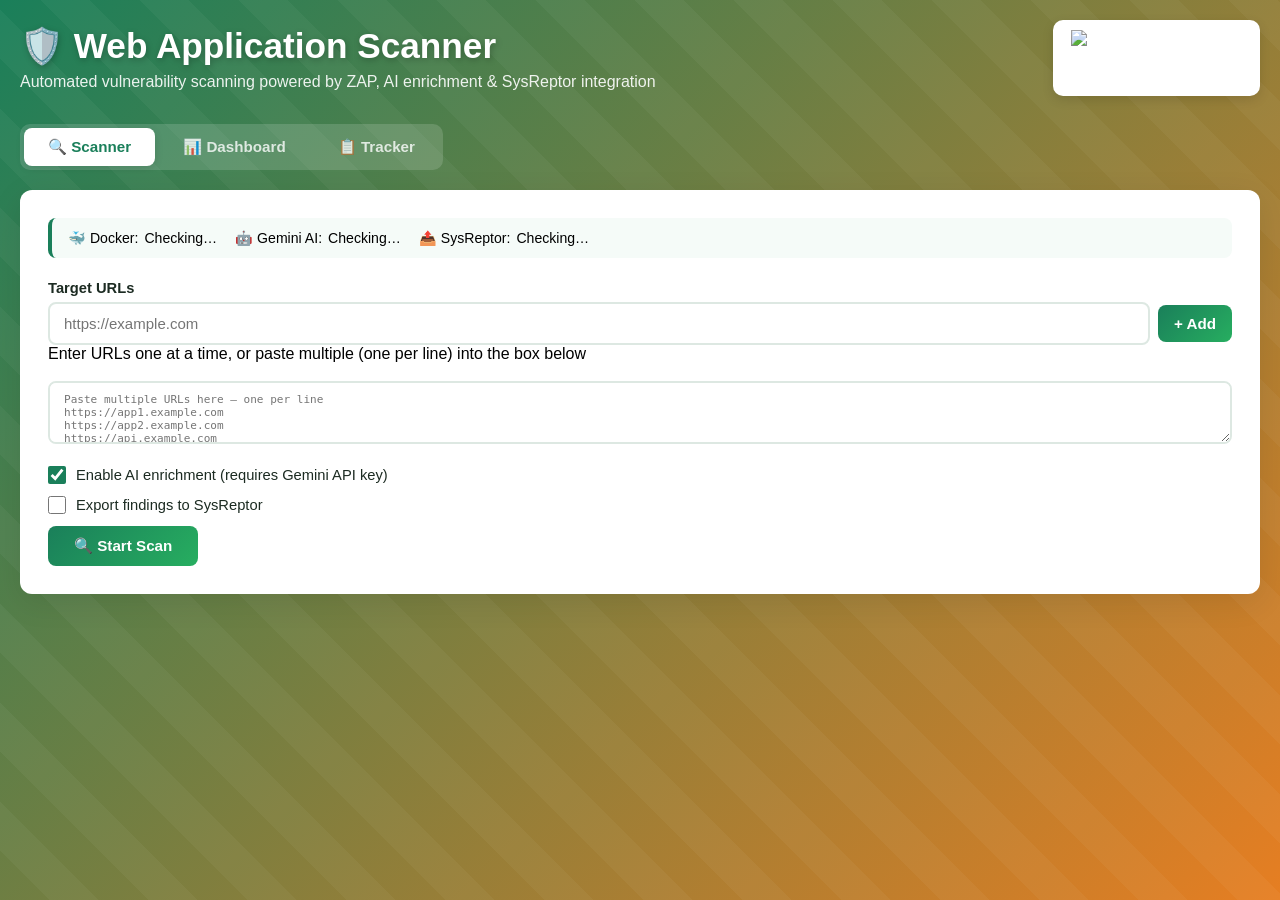
==== templates/index.html @ b0f28709 "change header title" ====
<!DOCTYPE html>
<html lang="en">
<head>
    <meta charset="UTF-8">
    <meta name="viewport" content="width=device-width, initial-scale=1.0">
    <title>Web Application Scanner</title>
    <style>
        *, *::before, *::after { margin: 0; padding: 0; box-sizing: border-box; }

        :root {
            --green:       #1a7f5a;
            --green-dark:  #156347;
            --green-light: #27ae60;
            --orange:      #e67e22;
            --red:         #c0392b;
            --amber:       #e67e22;
            --blue:        #2980b9;
            --text:        #1c2b22;
            --muted:       #6b7c75;
            --border:      #dde8e2;
            --bg:          #f4f8f6;
        }

        body {
            font-family: -apple-system, BlinkMacSystemFont, 'Segoe UI', Roboto, sans-serif;
            background: linear-gradient(135deg, var(--green) 0%, var(--orange) 100%);
            min-height: 100vh;
            padding: 20px;
            position: relative;
        }
        body::before {
            content: '';
            position: fixed; inset: 0;
            background-image: repeating-linear-gradient(
                45deg, transparent, transparent 35px,
                rgba(255,255,255,.04) 35px, rgba(255,255,255,.04) 70px
            );
            pointer-events: none; z-index: 0;
        }

        .container { max-width: 1280px; margin: 0 auto; position: relative; z-index: 1; }

        /* ── Header ── */
        .header {
            display: flex; align-items: center; justify-content: space-between;
            color: white; margin-bottom: 28px; gap: 20px;
        }
        .header h1 { font-size: 2.2em; text-shadow: 1px 2px 6px rgba(0,0,0,.25); }
        .header p  { font-size: 1em; opacity: .9; margin-top: 6px; }
        .header-logo {
            background: white; padding: 10px 18px; border-radius: 10px;
            box-shadow: 0 4px 12px rgba(0,0,0,.12); height: 76px; flex-shrink: 0;
        }
        .header-logo img { height: 100%; width: auto; display: block; }

        /* ── Tabs ── */
        .tabs {
            display: flex; gap: 4px;
            background: rgba(255,255,255,.15); border-radius: 10px;
            padding: 4px; margin-bottom: 20px; width: fit-content;
        }
        .tab-btn {
            padding: 10px 24px; border: none; border-radius: 8px;
            font-size: 0.95em; font-weight: 600; cursor: pointer;
            background: transparent; color: rgba(255,255,255,.8);
            transition: all .2s;
        }
        .tab-btn.active {
            background: white; color: var(--green);
            box-shadow: 0 2px 8px rgba(0,0,0,.12);
        }
        .tab-btn:not(.active):hover { background: rgba(255,255,255,.2); color: white; }

        .tab-panel { display: none; }
        .tab-panel.active { display: block; }

        /* ── Card ── */
        .card {
            background: white; border-radius: 12px;
            padding: 28px; box-shadow: 0 8px 32px rgba(0,0,0,.09);
            margin-bottom: 20px;
        }
        .card-title {
            font-size: 1.15em; font-weight: 700;
            color: var(--text); margin-bottom: 20px;
            display: flex; align-items: center; gap: 8px;
        }

        /* ── Config bar ── */
        .config-bar {
            display: flex; flex-wrap: wrap; gap: 18px;
            padding: 12px 16px;
            background: #f5fbf8; border-left: 4px solid var(--green);
            border-radius: 8px; margin-bottom: 22px; font-size: .88em;
        }
        .config-item { display: flex; align-items: center; gap: 6px; }
        .config-item.enabled  { color: var(--green-light); }
        .config-item.disabled { color: var(--red); }

        /* ── Form ── */
        .form-group { margin-bottom: 18px; }
        .form-group label { display: block; font-weight: 600; color: var(--text); margin-bottom: 6px; font-size: .92em; }
        .form-group input[type="text"],
        .form-group input[type="url"] {
            width: 100%; padding: 11px 14px;
            border: 2px solid var(--border); border-radius: 8px;
            font-size: 15px; transition: border-color .2s;
        }
        .form-group input:focus { outline: none; border-color: var(--green); }
        .checkbox-group { display: flex; align-items: center; gap: 10px; margin-bottom: 12px; }
        .checkbox-group input[type="checkbox"] { width: 18px; height: 18px; cursor: pointer; accent-color: var(--green); }
        .checkbox-group label { cursor: pointer; font-size: .92em; color: var(--text); }

        /* ── Buttons ── */
        .btn {
            padding: 11px 26px; font-size: .95em; font-weight: 600;
            border: none; border-radius: 8px; cursor: pointer;
            display: inline-flex; align-items: center; gap: 7px;
            transition: all .2s;
        }
        .btn-primary {
            background: linear-gradient(135deg, var(--green) 0%, var(--green-light) 100%);
            color: white;
        }
        .btn-primary:hover  { transform: translateY(-2px); box-shadow: 0 5px 18px rgba(26,127,90,.35); }
        .btn-primary:disabled { opacity: .6; cursor: not-allowed; transform: none; }
        .btn-danger { background: #fee; color: var(--red); border: 1px solid #fcc; padding: 6px 12px; font-size: .82em; }
        .btn-danger:hover { background: #fdd; }

        /* ── Status bar ── */
        .status-bar {
            display: none; margin-top: 18px; padding: 14px;
            background: #f0f8f5; border-left: 4px solid var(--green);
            border-radius: 8px; font-size: .92em;
        }
        .status-bar.active  { display: flex; align-items: center; gap: 10px; }
        .status-bar.error   { background: #fff0f0; border-left-color: var(--red); }
        .status-bar.success { background: #f0fff4; border-left-color: var(--green-light); }

        /* ── Spinner ── */
        .spinner {
            display: inline-block; width: 15px; height: 15px; flex-shrink: 0;
            border: 3px solid rgba(26,127,90,.25); border-top-color: var(--green);
            border-radius: 50%; animation: spin .7s linear infinite;
        }
        @keyframes spin { to { transform: rotate(360deg); } }

        /* ── Summary grid ── */
        .summary-grid {
            display: grid;
            grid-template-columns: repeat(auto-fit, minmax(160px, 1fr));
            gap: 14px; margin-bottom: 24px;
        }
        .stat-card {
            padding: 18px; border-radius: 10px;
            color: white; text-align: center;
        }
        .stat-card .val   { font-size: 2.2em; font-weight: 700; line-height: 1; }
        .stat-card .lbl   { font-size: .82em; opacity: .9; margin-top: 5px; }
        .stat-green  { background: linear-gradient(135deg, var(--green), var(--green-light)); }
        .stat-red    { background: linear-gradient(135deg, #c0392b, #e74c3c); }
        .stat-amber  { background: linear-gradient(135deg, #d35400, var(--orange)); }
        .stat-blue   { background: linear-gradient(135deg, #1a5276, var(--blue)); }
        .stat-teal   { background: linear-gradient(135deg, #117a65, #1abc9c); }
        .stat-dark   { background: linear-gradient(135deg, #2c3e50, #4a6074); }

        /* ── Download bar ── */
        .download-bar {
            padding: 14px; background: var(--bg);
            border-radius: 8px; margin-top: 16px;
        }
        .download-bar p { font-size: .88em; font-weight: 600; color: var(--muted); margin-bottom: 10px; }
        .download-bar a {
            display: inline-block; margin-right: 10px; margin-bottom: 6px;
            padding: 7px 14px; background: var(--green);
            color: white; text-decoration: none;
            border-radius: 6px; font-size: .85em; transition: all .2s;
        }
        .download-bar a:hover { background: var(--green-dark); transform: translateY(-1px); }

        /* ── Findings ── */
        .filter-bar { display: flex; gap: 8px; flex-wrap: wrap; margin-bottom: 18px; }
        .filter-btn {
            padding: 6px 14px; border-radius: 20px; border: 2px solid transparent;
            font-size: .82em; font-weight: 600; cursor: pointer;
            transition: all .15s; background: var(--bg); color: var(--muted);
        }
        .filter-btn:hover, .filter-btn.active { border-color: currentColor; }
        .filter-all    { color: var(--green); }
        .filter-high   { color: var(--red); }
        .filter-medium { color: var(--amber); }
        .filter-low    { color: var(--blue); }
        .filter-info   { color: #6c757d; }

        .finding-item {
            border: 1px solid var(--border); border-radius: 10px;
            padding: 18px; margin-bottom: 12px; transition: box-shadow .2s;
        }
        .finding-item:hover { box-shadow: 0 4px 14px rgba(0,0,0,.08); }
        .finding-header { display: flex; align-items: center; gap: 12px; }
        .finding-title  { flex: 1; font-size: 1em; font-weight: 600; color: var(--text); }
        .finding-body   { margin-top: 14px; line-height: 1.65; display: none; }

        .sev-badge {
            padding: 4px 10px; border-radius: 5px;
            font-size: .78em; font-weight: 700; text-transform: uppercase; flex-shrink: 0;
        }
        .sev-high   { background: #fee2e2; color: #b91c1c; }
        .sev-medium { background: #fff3cd; color: #92400e; }
        .sev-low    { background: #dbeafe; color: #1e40af; }
        .sev-info   { background: #e0f2fe; color: #075985; }

        .finding-section        { margin-bottom: 12px; }
        .finding-section h4     { font-size: .85em; font-weight: 700; color: var(--green); margin-bottom: 5px; }
        .finding-section p      { font-size: .9em; color: #4a5568; white-space: pre-wrap; }
        .affected-list          { list-style: none; padding: 0; }
        .affected-list li       { padding: 6px 10px; background: var(--bg); border-radius: 4px; margin-bottom: 4px; font-size: .82em; font-family: monospace; word-break: break-all; }

        .toggle-btn { padding: 5px 11px; background: var(--bg); border: none; border-radius: 5px; font-size: .8em; cursor: pointer; color: var(--muted); flex-shrink: 0; }
        .toggle-btn:hover { background: var(--border); }

        /* ── Dashboard ── */
        .dash-top { display: grid; grid-template-columns: repeat(auto-fit, minmax(160px, 1fr)); gap: 14px; margin-bottom: 24px; }

        .url-table { width: 100%; border-collapse: collapse; font-size: .9em; }
        .url-table thead th {
            text-align: left; padding: 10px 14px;
            background: var(--bg); color: var(--muted);
            font-weight: 600; font-size: .8em; text-transform: uppercase;
            letter-spacing: .05em; border-bottom: 2px solid var(--border);
        }
        .url-table tbody tr { border-bottom: 1px solid var(--border); transition: background .15s; }
        .url-table tbody tr:hover { background: var(--bg); }
        .url-table td { padding: 12px 14px; vertical-align: middle; }
        .url-cell { font-family: monospace; font-size: .88em; word-break: break-all; color: var(--text); }
        .scan-count {
            display: inline-block; padding: 3px 10px;
            background: #e8f5ee; color: var(--green);
            border-radius: 12px; font-weight: 700; font-size: .85em;
        }
        .mini-sev { display: flex; gap: 5px; flex-wrap: wrap; }
        .mini-badge {
            padding: 2px 8px; border-radius: 4px;
            font-size: .75em; font-weight: 600;
        }
        .mini-high   { background: #fee2e2; color: #b91c1c; }
        .mini-medium { background: #fff3cd; color: #92400e; }
        .mini-low    { background: #dbeafe; color: #1e40af; }
        .mini-info   { background: #e0f2fe; color: #075985; }
        .date-cell   { font-size: .82em; color: var(--muted); white-space: nowrap; }

        .empty-state {
            text-align: center; padding: 50px 20px; color: var(--muted);
        }
        .empty-state .icon { font-size: 3em; margin-bottom: 12px; }
        .empty-state p { font-size: .95em; }

        /* ── Jobs queue panel ── */
        .url-input-wrapper {
            display: flex; gap: 8px; align-items: center;
        }
        .url-input-wrapper input { flex: 1; }
        .url-tag {
            display: inline-flex; align-items: center; gap: 6px;
            background: #e8f5ee; color: var(--green-dark); padding: 4px 10px;
            border-radius: 6px; font-size: .82em; font-family: monospace;
            margin: 3px 4px 3px 0;
        }
        .url-tag button {
            border: none; background: none; color: var(--red); cursor: pointer;
            font-size: 1.1em; line-height: 1; padding: 0 2px;
        }
        .job-item {
            display: flex; align-items: center; gap: 12px;
            padding: 12px 14px; border-bottom: 1px solid var(--border);
            transition: background .15s; cursor: pointer;
        }
        .job-item:last-child { border-bottom: none; }
        .job-item:hover { background: var(--bg); }
        .job-item .job-url { flex: 1; font-family: monospace; font-size: .85em; word-break: break-all; color: var(--text); }
        .job-item .job-status {
            padding: 4px 10px; border-radius: 12px;
            font-size: .78em; font-weight: 700; text-transform: uppercase; flex-shrink: 0;
        }
        .job-running  { background: #fff3cd; color: #92400e; }
        .job-done     { background: #d1fae5; color: #065f46; }
        .job-error    { background: #fee2e2; color: #b91c1c; }
        .job-progress { font-size: .8em; color: var(--muted); flex-shrink: 0; min-width: 50px; text-align: right; }
        .job-msg { font-size: .78em; color: var(--muted); margin-top: 3px; }

        /* ── Responsive ── */
        @media (max-width: 768px) {
            .header { flex-direction: column; }
            .header h1 { font-size: 1.7em; }
            .header-logo { height: 58px; }
            .config-bar { flex-direction: column; gap: 8px; }
        }

        /* ── Tracker ── */
        .vuln-row {
            border: 1px solid var(--border); border-radius: 10px;
            padding: 16px; margin-bottom: 12px; transition: box-shadow .15s;
        }
        .vuln-row:hover { box-shadow: 0 3px 12px rgba(0,0,0,.07); }
        .vuln-header { display: flex; align-items: center; gap: 12px; flex-wrap: wrap; }
        .vuln-title { flex: 1; font-weight: 600; color: var(--text); font-size: .95em; }
        .vuln-meta { display: flex; gap: 16px; flex-wrap: wrap; margin-top: 10px; font-size: .82em; color: var(--muted); }
        .vuln-meta span { display: flex; align-items: center; gap: 4px; }
        .vuln-actions { display: flex; gap: 8px; margin-top: 10px; flex-wrap: wrap; }
        .status-select {
            padding: 5px 10px; border-radius: 6px; border: 1px solid var(--border);
            font-size: .82em; font-weight: 600; cursor: pointer;
        }
        .team-input {
            padding: 5px 10px; border-radius: 6px; border: 1px solid var(--border);
            font-size: .82em; width: 160px;
        }
        .status-open         { background: #d1fae5; color: #065f46; }
        .status-closed       { background: #e5e7eb; color: #374151; }
        .status-blocked      { background: #fee2e2; color: #b91c1c; }
        .status-risk_accepted { background: #fff3cd; color: #92400e; }

        /* ── URL group cards ── */
        .url-group {
            background: white; border-radius: 12px;
            box-shadow: 0 4px 16px rgba(0,0,0,.06);
            margin-bottom: 16px; overflow: hidden;
        }
        .url-group-header {
            display: flex; align-items: center; gap: 14px;
            padding: 16px 20px; cursor: pointer;
            transition: background .15s; border-bottom: 1px solid transparent;
        }
        .url-group-header:hover { background: var(--bg); }
        .url-group-header.expanded { border-bottom-color: var(--border); }
        .url-group-url {
            flex: 1; font-family: monospace; font-size: .9em;
            font-weight: 600; color: var(--text); word-break: break-all;
        }
        .url-group-badges { display: flex; gap: 6px; flex-wrap: wrap; }
        .url-group-count {
            padding: 4px 10px; border-radius: 12px;
            font-size: .75em; font-weight: 700;
        }
        .url-group-toggle {
            font-size: .85em; color: var(--muted); flex-shrink: 0;
            transition: transform .2s;
        }
        .url-group-toggle.open { transform: rotate(180deg); }
        .url-group-body { display: none; padding: 0 20px 16px; }
        .url-group-body.open { display: block; }
    </style>
</head>
<body>
<div class="container">

    <!-- ── Header ── -->
    <div class="header">
        <div>
            <h1>🛡️ Web Application Scanner</h1>
            <p>Automated vulnerability scanning powered by ZAP, AI enrichment &amp; SysReptor integration</p>
        </div>
        <div class="header-logo">
            <img src="/static/images/LHL-Logo.png" alt="Letshego Group Logo">
        </div>
    </div>

    <!-- ── Tabs ── -->
    <div class="tabs">
        <button class="tab-btn active" onclick="switchTab('scanner', this)">🔍 Scanner</button>
        <button class="tab-btn"        onclick="switchTab('dashboard', this)">📊 Dashboard</button>
        <button class="tab-btn"        onclick="switchTab('tracker', this)">📋 Tracker</button>
    </div>

    <!-- ================================================================ -->
    <!-- SCANNER TAB                                                       -->
    <!-- ================================================================ -->
    <div id="tab-scanner" class="tab-panel active">

        <div class="card">
            <!-- Config status -->
            <div id="configBar" class="config-bar">
                <div class="config-item" id="dockerStatus">🐳 Docker: <span class="status-text">Checking…</span></div>
                <div class="config-item" id="geminiStatus">🤖 Gemini AI: <span class="status-text">Checking…</span></div>
                <div class="config-item" id="reptorStatus">📤 SysReptor: <span class="status-text">Checking…</span></div>
            </div>

            <form id="scanForm">
                <div class="form-group">
                    <label for="targetUrl">Target URLs</label>
                    <div class="url-input-wrapper">
                        <input type="url" id="targetUrl" placeholder="https://example.com" >
                        <button type="button" class="btn btn-primary" style="padding:10px 16px;flex-shrink:0" onclick="addUrlToList()">+ Add</button>
                    </div>
                    <span class="field-hint">Enter URLs one at a time, or paste multiple (one per line) into the box below</span>
                </div>
                <div class="form-group">
                    <textarea id="bulkUrls" rows="3" placeholder="Paste multiple URLs here — one per line&#10;https://app1.example.com&#10;https://app2.example.com&#10;https://api.example.com"
                        style="width:100%;padding:10px 14px;border:2px solid var(--border);border-radius:8px;font-family:monospace;font-size:.85em;resize:vertical"></textarea>
                </div>
                <div id="urlQueuePreview" style="display:none;margin-bottom:16px">
                    <label style="font-size:.85em;font-weight:600;color:var(--muted);margin-bottom:6px;display:block">
                        Queued URLs (<span id="urlCount">0</span>):
                    </label>
                    <div id="urlQueueList" style="max-height:120px;overflow-y:auto;background:var(--bg);border-radius:6px;padding:8px"></div>
                </div>
                <div class="checkbox-group">
                    <input type="checkbox" id="useAI" checked>
                    <label for="useAI">Enable AI enrichment (requires Gemini API key)</label>
                </div>
                <div class="checkbox-group">
                    <input type="checkbox" id="exportReptor">
                    <label for="exportReptor">Export findings to SysReptor</label>
                </div>
                <div class="form-group" id="projectNameGroup" style="display:none">
                    <label for="projectName">SysReptor Project Name</label>
                    <input type="text" id="projectName" placeholder="Security Assessment – 2025-06-04">
                </div>
                <button type="submit" id="scanBtn" class="btn btn-primary">🔍 Start Scan</button>
            </form>
        </div>

        <!-- Active / completed scans panel -->
        <div id="jobsPanel" class="card" style="display:none">
            <div class="card-title">⚡ Scan Queue</div>
            <div id="jobsList"></div>
        </div>

        <!-- Results -->
        <div id="resultsSection" style="display:none">
            <div class="card">
                <div class="card-title">📊 Scan Results</div>
                <div id="scanSummary" class="summary-grid"></div>
                <div id="downloadBar" class="download-bar" style="display:none">
                    <p>Download Reports</p>
                    <div id="downloadButtons"></div>
                </div>
                <div id="sysreptorNote"></div>
            </div>

            <div class="card">
                <div class="card-title">🔎 Findings</div>
                <div class="filter-bar">
                    <button class="filter-btn filter-all active"    onclick="filterFindings('all',this)">All</button>
                    <button class="filter-btn filter-high"          onclick="filterFindings('high',this)">High</button>
                    <button class="filter-btn filter-medium"        onclick="filterFindings('medium',this)">Medium</button>
                    <button class="filter-btn filter-low"           onclick="filterFindings('low',this)">Low</button>
                    <button class="filter-btn filter-info"          onclick="filterFindings('info',this)">Info</button>
                </div>
                <div id="findingsList"></div>
            </div>
        </div>
    </div><!-- /tab-scanner -->

    <!-- ================================================================ -->
    <!-- DASHBOARD TAB                                                     -->
    <!-- ================================================================ -->
    <div id="tab-dashboard" class="tab-panel">

        <!-- Top-level totals -->
        <div class="card">
            <div class="card-title">🌍 Organisation Vulnerability Totals</div>
            <div id="dashTotals" class="dash-top"></div>
        </div>

        <!-- Per-URL table -->
        <div class="card">
            <div class="card-title" style="justify-content:space-between">
                <span>🔗 Scanned URLs</span>
                <button class="btn btn-primary" style="font-size:.82em; padding:7px 14px"
                        onclick="loadDashboard()">↻ Refresh</button>
            </div>
            <div id="dashTable"></div>
        </div>

    </div><!-- /tab-dashboard -->

    <!-- ================================================================ -->
    <!-- TRACKER TAB                                                        -->
    <!-- ================================================================ -->
    <div id="tab-tracker" class="tab-panel">

        <!-- Stats row -->
        <div class="card">
            <div class="card-title">📋 Vulnerability Tracker</div>
            <div id="trackerStats" class="dash-top"></div>
        </div>

        <!-- Filters -->
        <div class="card">
            <div style="display:flex;gap:10px;flex-wrap:wrap;align-items:center">
                <span style="font-size:.85em;font-weight:600;color:var(--muted)">Filter by status:</span>
                <button class="filter-btn filter-all active" onclick="filterTracker('all',this)">All</button>
                <button class="filter-btn" style="color:#065f46" onclick="filterTracker('open',this)">Open</button>
                <button class="filter-btn" style="color:#b91c1c" onclick="filterTracker('blocked',this)">Blocked</button>
                <button class="filter-btn" style="color:#92400e" onclick="filterTracker('risk_accepted',this)">Risk Accepted</button>
                <button class="filter-btn" style="color:#6b7280" onclick="filterTracker('closed',this)">Closed</button>
            </div>
        </div>

        <!-- URL-grouped vulnerability list -->
        <div id="trackerList"></div>

    </div><!-- /tab-tracker -->

</div><!-- /container -->

<script>
// ─────────────────────────────────────────────────────────────────────────────
// Tab switching
// ─────────────────────────────────────────────────────────────────────────────
function switchTab(name, btn) {
    document.querySelectorAll('.tab-panel').forEach(p => p.classList.remove('active'));
    document.querySelectorAll('.tab-btn').forEach(b => b.classList.remove('active'));
    document.getElementById('tab-' + name).classList.add('active');
    btn.classList.add('active');
    if (name === 'dashboard') loadDashboard();
    if (name === 'tracker') loadTracker();
}

// ─────────────────────────────────────────────────────────────────────────────
// Config check
// ─────────────────────────────────────────────────────────────────────────────
async function loadConfig() {
    try {
        const cfg = await fetch('/api/config').then(r => r.json());
        setStatus('dockerStatus', cfg.docker_available, 'Available', 'Not found');
        setStatus('geminiStatus', cfg.has_gemini_key, 'Configured', 'Not configured');
        setStatus('reptorStatus', cfg.has_reptor_config, 'Configured', 'Not configured');
    } catch(e) {}
}

function setStatus(id, ok, yes, no) {
    const el = document.getElementById(id);
    el.classList.toggle('enabled', ok);
    el.classList.toggle('disabled', !ok);
    el.querySelector('.status-text').textContent = ok ? yes : no;
}

// ─────────────────────────────────────────────────────────────────────────────
// Scanner form — supports multiple simultaneous scans + batch URLs
// ─────────────────────────────────────────────────────────────────────────────
const activeJobs = [];
let queuedUrls = [];

document.getElementById('exportReptor').addEventListener('change', function() {
    document.getElementById('projectNameGroup').style.display = this.checked ? 'block' : 'none';
});

function addUrlToList() {
    const input = document.getElementById('targetUrl');
    const url = input.value.trim();
    if (url && (url.startsWith('http://') || url.startsWith('https://'))) {
        if (!queuedUrls.includes(url)) { queuedUrls.push(url); renderUrlQueue(); }
        input.value = '';
    }
    input.focus();
}

document.getElementById('targetUrl').addEventListener('keydown', function(e) {
    if (e.key === 'Enter') { e.preventDefault(); addUrlToList(); }
});

function removeUrlFromQueue(index) { queuedUrls.splice(index, 1); renderUrlQueue(); }

function renderUrlQueue() {
    const preview = document.getElementById('urlQueuePreview');
    const list = document.getElementById('urlQueueList');
    const count = document.getElementById('urlCount');
    if (queuedUrls.length === 0) { preview.style.display = 'none'; return; }
    preview.style.display = 'block';
    count.textContent = queuedUrls.length;
    list.innerHTML = queuedUrls.map((u, i) =>
        `<span class="url-tag">${x(u)}<button onclick="removeUrlFromQueue(${i})">×</button></span>`
    ).join('');
}

function collectUrls() {
    const urls = [...queuedUrls];
    const single = document.getElementById('targetUrl').value.trim();
    if (single && (single.startsWith('http://') || single.startsWith('https://')) && !urls.includes(single)) urls.push(single);
    const bulk = document.getElementById('bulkUrls').value.trim();
    if (bulk) {
        bulk.split('\n').forEach(line => {
            const u = line.trim();
            if (u && (u.startsWith('http://') || u.startsWith('https://')) && !urls.includes(u)) urls.push(u);
        });
    }
    return urls;
}

document.getElementById('scanForm').addEventListener('submit', async function(e) {
    e.preventDefault();
    const urls = collectUrls();
    if (urls.length === 0) { alert('Please enter at least one URL to scan.'); return; }

    const useAi = document.getElementById('useAI').checked;
    const exportReptor = document.getElementById('exportReptor').checked;
    const projectName = document.getElementById('projectName').value.trim();

    for (const url of urls) {
        const payload = { url, use_ai: useAi, export_to_sysreptor: exportReptor, project_name: projectName };
        try {
            const kickoff = await fetch('/api/scan', { method:'POST', headers:{'Content-Type':'application/json'}, body:JSON.stringify(payload) });
            if (!kickoff.ok) {
                const err = await kickoff.json();
                activeJobs.unshift({ job_id:null, url, status:'error', progress:0, message:err.error||'Failed to start', result:null });
                continue;
            }
            const { job_id } = await kickoff.json();
            activeJobs.unshift({ job_id, url, status:'running', progress:0, message:'Queued…', result:null });
            pollJobAsync(job_id);
        } catch(err) {
            activeJobs.unshift({ job_id:null, url, status:'error', progress:0, message:'Network error: '+err.message, result:null });
        }
    }
    renderJobs();
    queuedUrls = []; renderUrlQueue();
    document.getElementById('targetUrl').value = '';
    document.getElementById('bulkUrls').value = '';
});

function pollJobAsync(job_id) {
    const poll = async () => {
        try {
            const res = await fetch(`/api/scan/status/${job_id}`);
            const job = await res.json();
            const entry = activeJobs.find(j => j.job_id === job_id);
            if (!entry) return;
            entry.status   = job.status;
            entry.progress = job.progress || 0;
            entry.message  = job.message  || '';
            entry.result   = job.result   || null;
            renderJobs();
            if (job.status === 'running') setTimeout(poll, 3000);
        } catch(e) {
            setTimeout(poll, 5000);
        }
    };
    poll();
}

function renderJobs() {
    const panel = document.getElementById('jobsPanel');
    const list  = document.getElementById('jobsList');
    if (activeJobs.length === 0) { panel.style.display = 'none'; return; }
    panel.style.display = 'block';
    list.innerHTML = activeJobs.map((j, i) => {
        const statusClass = j.status === 'done' ? 'job-done' : j.status === 'error' ? 'job-error' : 'job-running';
        const statusLabel = j.status === 'done' ? '✅ Done' : j.status === 'error' ? '❌ Failed' : `${j.progress}%`;
        const clickAttr   = j.status === 'done' ? `onclick="viewJobResult(${i})"` : '';
        const msg         = j.status !== 'done' ? `<div class="job-msg">${x(j.message)}</div>` : '';
        return `
        <div class="job-item" ${clickAttr}>
            <div style="flex:1">
                <div class="job-url">${x(j.url)}</div>
                ${msg}
            </div>
            <span class="job-status ${statusClass}">${statusLabel}</span>
            ${j.status === 'running' ? '<div class="spinner"></div>' : ''}
        </div>`;
    }).join('');
}

function viewJobResult(index) {
    const job = activeJobs[index];
    if (job && job.result) {
        showResults(job.result);
        document.getElementById('resultsSection').style.display = 'block';
        document.getElementById('resultsSection').scrollIntoView({behavior:'smooth'});
    }
}

// ─────────────────────────────────────────────────────────────────────────────
// Results rendering
// ─────────────────────────────────────────────────────────────────────────────
let allFindings = [];

function showResults(result) {
    allFindings = result.findings || [];

    const c = {high:0, medium:0, low:0, info:0};
    allFindings.forEach(f => { const s = f.data.severity||'info'; c[s]=(c[s]||0)+1; });

    document.getElementById('scanSummary').innerHTML = `
        <div class="stat-card stat-green"><div class="val">${result.findings_count}</div><div class="lbl">Total</div></div>
        <div class="stat-card stat-red">  <div class="val">${c.high}</div>  <div class="lbl">High</div></div>
        <div class="stat-card stat-amber"><div class="val">${c.medium}</div><div class="lbl">Medium</div></div>
        <div class="stat-card stat-blue"> <div class="val">${c.low}</div>   <div class="lbl">Low</div></div>
        <div class="stat-card stat-teal"> <div class="val">${c.info}</div>  <div class="lbl">Info</div></div>
    `;

    if (result.scan_files) {
        const labels = {json:'📄 ZAP JSON', html:'🌐 HTML Report', parsed:'📋 Parsed JSON'};
        document.getElementById('downloadButtons').innerHTML =
            Object.entries(result.scan_files).map(([k, path]) => {
                const f = path.split('/').pop();
                return `<a href="/api/download/${encodeURIComponent(f)}" target="_blank">${labels[k]||f}</a>`;
            }).join('');
        document.getElementById('downloadBar').style.display = 'block';
    }

    if (result.sysreptor) {
        const sr = result.sysreptor;
        document.getElementById('sysreptorNote').innerHTML =
            `<div style="margin-top:12px;padding:10px;background:#d4edda;border-radius:6px;color:#155724;font-size:.88em">
                ✅ Exported to SysReptor — <strong>${x(sr.project_name)}</strong> (${sr.project_id})
             </div>`;
    }

    renderFindings(allFindings);
    document.getElementById('resultsSection').style.display = 'block';
}

function filterFindings(sev, btn) {
    document.querySelectorAll('.filter-btn').forEach(b => b.classList.remove('active'));
    if (btn) btn.classList.add('active');
    renderFindings(sev === 'all' ? allFindings : allFindings.filter(f => f.data.severity === sev));
}

function renderFindings(list) {
    const el = document.getElementById('findingsList');
    if (!list.length) {
        el.innerHTML = '<p style="text-align:center;padding:30px;color:var(--muted)">No findings in this category.</p>';
        return;
    }
    el.innerHTML = list.map((f, i) => {
        const d   = f.data;
        const sev = d.severity || 'info';
        const aff = d.affected_components || [];
        const refs = d.references || [];
        return `
        <div class="finding-item">
            <div class="finding-header">
                <span class="sev-badge sev-${sev}">${sev}</span>
                <div class="finding-title">${x(d.title||'Untitled')}</div>
                <button class="toggle-btn" onclick="toggleBody('fb${i}',this)">▼ Expand</button>
            </div>
            <div id="fb${i}" class="finding-body">
                ${d.description ? `<div class="finding-section"><h4>Description</h4><p>${x(d.description)}</p></div>` : ''}
                ${d.recommendation ? `<div class="finding-section"><h4>Recommendation</h4><p>${x(d.recommendation)}</p></div>` : ''}
                ${aff.length ? `<div class="finding-section"><h4>Affected Components</h4>
                    <ul class="affected-list">
                        ${aff.slice(0,10).map(a=>`<li>${x(a)}</li>`).join('')}
                        ${aff.length>10?`<li>…and ${aff.length-10} more</li>`:''}
                    </ul></div>` : ''}
                ${refs.length ? `<div class="finding-section"><h4>References</h4>
                    <ul class="affected-list">${refs.map(r=>`<li>${x(r)}</li>`).join('')}</ul></div>` : ''}
            </div>
        </div>`;
    }).join('');
}

function toggleBody(id, btn) {
    const el = document.getElementById(id);
    const show = el.style.display === 'none' || !el.style.display;
    el.style.display = show ? 'block' : 'none';
    btn.textContent  = show ? '▲ Collapse' : '▼ Expand';
}

// ─────────────────────────────────────────────────────────────────────────────
// Dashboard
// ─────────────────────────────────────────────────────────────────────────────
async function loadDashboard() {
    try {
        const d = await fetch('/api/dashboard').then(r => r.json());
        renderDashTotals(d);
        renderDashTable(d.urls || []);
    } catch(e) {
        document.getElementById('dashTable').innerHTML =
            '<p style="color:var(--red);padding:20px">Failed to load dashboard data.</p>';
    }
}

function renderDashTotals(d) {
    const t = d.totals || {};
    document.getElementById('dashTotals').innerHTML = `
        <div class="stat-card stat-dark">  <div class="val">${d.total_urls}</div>   <div class="lbl">Unique URLs</div></div>
        <div class="stat-card stat-green"> <div class="val">${d.total_scans}</div>  <div class="lbl">Total Scans</div></div>
        <div class="stat-card stat-red">   <div class="val">${t.high||0}</div>      <div class="lbl">High (latest)</div></div>
        <div class="stat-card stat-amber"> <div class="val">${t.medium||0}</div>    <div class="lbl">Medium (latest)</div></div>
        <div class="stat-card stat-blue">  <div class="val">${t.low||0}</div>       <div class="lbl">Low (latest)</div></div>
        <div class="stat-card stat-teal">  <div class="val">${t.info||0}</div>      <div class="lbl">Info (latest)</div></div>
    `;
}

function renderDashTable(urls) {
    const el = document.getElementById('dashTable');
    if (!urls.length) {
        el.innerHTML = `<div class="empty-state">
            <div class="icon">🔍</div>
            <p>No scans recorded yet. Run your first scan from the Scanner tab.</p>
        </div>`;
        return;
    }

    const rows = urls.map(u => {
        const lc = u.latest || {};
        const badges = [
            lc.high   ? `<span class="mini-badge mini-high">${lc.high}H</span>`   : '',
            lc.medium ? `<span class="mini-badge mini-medium">${lc.medium}M</span>` : '',
            lc.low    ? `<span class="mini-badge mini-low">${lc.low}L</span>`     : '',
            lc.info   ? `<span class="mini-badge mini-info">${lc.info}I</span>`   : '',
        ].filter(Boolean).join('') || '<span style="color:var(--muted);font-size:.8em">none</span>';

        const lastScan = u.last_scanned
            ? new Date(u.last_scanned).toLocaleString(undefined, {dateStyle:'medium',timeStyle:'short'})
            : '—';
        const firstScan = u.first_scanned
            ? new Date(u.first_scanned).toLocaleDateString(undefined, {dateStyle:'medium'})
            : '—';

        return `<tr>
            <td class="url-cell">${x(u.url)}</td>
            <td><span class="scan-count">${u.scan_count||1}</span></td>
            <td><div class="mini-sev">${badges}</div></td>
            <td class="date-cell">${lastScan}</td>
            <td class="date-cell">${firstScan}</td>
            <td>
                <button class="btn btn-danger"
                    onclick="deleteEntry('${encodeURIComponent(u.url)}', this)">🗑 Remove</button>
            </td>
        </tr>`;
    }).join('');

    el.innerHTML = `
        <table class="url-table">
            <thead>
                <tr>
                    <th>URL</th>
                    <th>Scans</th>
                    <th>Latest Findings</th>
                    <th>Last Scanned</th>
                    <th>First Scanned</th>
                    <th></th>
                </tr>
            </thead>
            <tbody>${rows}</tbody>
        </table>
    `;
}

async function deleteEntry(encodedUrl, btn) {
    if (!confirm('Remove this URL from the dashboard? Scan files are not deleted.')) return;
    btn.disabled = true;
    try {
        const res = await fetch('/api/dashboard/delete/' + encodedUrl, {method: 'DELETE'});
        if (res.ok) {
            loadDashboard();
        } else {
            alert('Could not remove entry.');
            btn.disabled = false;
        }
    } catch(e) {
        alert('Network error.');
        btn.disabled = false;
    }
}

// ─────────────────────────────────────────────────────────────────────────────
// Helpers
// ─────────────────────────────────────────────────────────────────────────────
function x(str) {
    const d = document.createElement('div');
    d.textContent = String(str || '');
    return d.innerHTML;
}

// ─────────────────────────────────────────────────────────────────────────────
// Vulnerability Tracker — grouped by URL
// ─────────────────────────────────────────────────────────────────────────────
let trackerFilter = 'all';

async function loadTracker() {
    try {
        const params = trackerFilter !== 'all' ? `?status=${trackerFilter}` : '';
        const d = await fetch('/api/tracker' + params).then(r => r.json());
        renderTrackerStats(d.stats);
        renderTrackerGrouped(d.vulnerabilities || []);
    } catch(e) {
        document.getElementById('trackerList').innerHTML = '<div class="card"><p style="color:var(--red)">Failed to load tracker.</p></div>';
    }
}

function renderTrackerStats(stats) {
    if (!stats) return;
    document.getElementById('trackerStats').innerHTML = `
        <div class="stat-card stat-dark"><div class="val">${stats.total||0}</div><div class="lbl">Total</div></div>
        <div class="stat-card stat-green"><div class="val">${stats.open||0}</div><div class="lbl">Open</div></div>
        <div class="stat-card stat-red"><div class="val">${stats.blocked||0}</div><div class="lbl">Blocked</div></div>
        <div class="stat-card stat-amber"><div class="val">${stats.risk_accepted||0}</div><div class="lbl">Risk Accepted</div></div>
        <div class="stat-card stat-blue"><div class="val">${stats.closed||0}</div><div class="lbl">Closed</div></div>
    `;
}

function renderTrackerGrouped(vulns) {
    const el = document.getElementById('trackerList');
    if (!vulns.length) {
        el.innerHTML = `<div class="card"><div class="empty-state"><div class="icon">📋</div><p>No vulnerabilities tracked yet. Run a scan to populate the tracker automatically.</p></div></div>`;
        return;
    }

    // Group by URL
    const groups = {};
    vulns.forEach(v => {
        const url = v.url || 'Unknown';
        if (!groups[url]) groups[url] = [];
        groups[url].push(v);
    });

    el.innerHTML = Object.entries(groups).map(([url, items], gi) => {
        const counts = {high: 0, medium: 0, low: 0, info: 0, critical: 0};
        let openCount = 0;
        items.forEach(v => {
            counts[v.severity || 'info']++;
            if (v.status === 'open') openCount++;
        });

        const badges = [
            counts.critical ? `<span class="url-group-count" style="background:#fee2e2;color:#b91c1c">${counts.critical}C</span>` : '',
            counts.high     ? `<span class="url-group-count" style="background:#fee2e2;color:#b91c1c">${counts.high}H</span>` : '',
            counts.medium   ? `<span class="url-group-count" style="background:#fff3cd;color:#92400e">${counts.medium}M</span>` : '',
            counts.low      ? `<span class="url-group-count" style="background:#dbeafe;color:#1e40af">${counts.low}L</span>` : '',
            counts.info     ? `<span class="url-group-count" style="background:#e0f2fe;color:#075985">${counts.info}I</span>` : '',
        ].filter(Boolean).join('');

        const vulnRows = items.map(v => {
            const statusClass = 'status-' + (v.status || 'open');
            return `
            <div class="vuln-row" style="margin-top:10px">
                <div class="vuln-header">
                    <span class="sev-badge sev-${v.severity||'info'}">${v.severity||'info'}</span>
                    <div class="vuln-title">${x(v.title)}</div>
                    <span class="job-status ${statusClass}" style="font-size:.72em">${(v.status||'open').replace('_',' ')}</span>
                </div>
                ${v.description ? `<p style="font-size:.82em;color:var(--muted);margin-top:6px">${x(v.description).substring(0,150)}</p>` : ''}
                <div class="vuln-actions">
                    <select class="status-select" onchange="updateVuln('${v.id}','status',this.value)">
                        <option value="open" ${v.status==='open'?'selected':''}>Open</option>
                        <option value="closed" ${v.status==='closed'?'selected':''}>Closed</option>
                        <option value="blocked" ${v.status==='blocked'?'selected':''}>Blocked</option>
                        <option value="risk_accepted" ${v.status==='risk_accepted'?'selected':''}>Risk Accepted</option>
                    </select>
                    <input class="team-input" placeholder="Assign team…" value="${x(v.team||'')}"
                        onchange="updateVuln('${v.id}','team',this.value)">
                    <span style="font-size:.75em;color:var(--muted)">📅 ${v.date_reported||'—'}</span>
                </div>
            </div>`;
        }).join('');

        return `
        <div class="url-group">
            <div class="url-group-header" onclick="toggleUrlGroup(${gi})">
                <div class="url-group-url">🔗 ${x(url)}</div>
                <div class="url-group-badges">${badges}</div>
                <span style="font-size:.82em;color:var(--green);font-weight:700">${openCount} open</span>
                <span style="font-size:.82em;color:var(--muted)">${items.length} total</span>
                <span class="url-group-toggle" id="tg-${gi}">▼</span>
            </div>
            <div class="url-group-body" id="tb-${gi}">
                ${vulnRows}
            </div>
        </div>`;
    }).join('');
}

function toggleUrlGroup(gi) {
    const body   = document.getElementById('tb-' + gi);
    const toggle = document.getElementById('tg-' + gi);
    const header = toggle.closest('.url-group-header');
    const isOpen = body.classList.contains('open');
    body.classList.toggle('open');
    toggle.classList.toggle('open');
    header.classList.toggle('expanded');
}

function filterTracker(status, btn) {
    trackerFilter = status;
    document.querySelectorAll('#tab-tracker .filter-btn').forEach(b => b.classList.remove('active'));
    if (btn) btn.classList.add('active');
    loadTracker();
}

async function updateVuln(id, field, value) {
    await fetch(`/api/tracker/${id}`, { method:'PATCH', headers:{'Content-Type':'application/json'}, body:JSON.stringify({[field]:value}) });
    loadTracker();
}

async function deleteVuln(id) {
    if (!confirm('Delete this vulnerability from the tracker?')) return;
    await fetch(`/api/tracker/${id}`, { method:'DELETE' });
    loadTracker();
}

// ─────────────────────────────────────────────────────────────────────────────
// Init
// ─────────────────────────────────────────────────────────────────────────────
loadConfig();
</script>
</body>
</html>
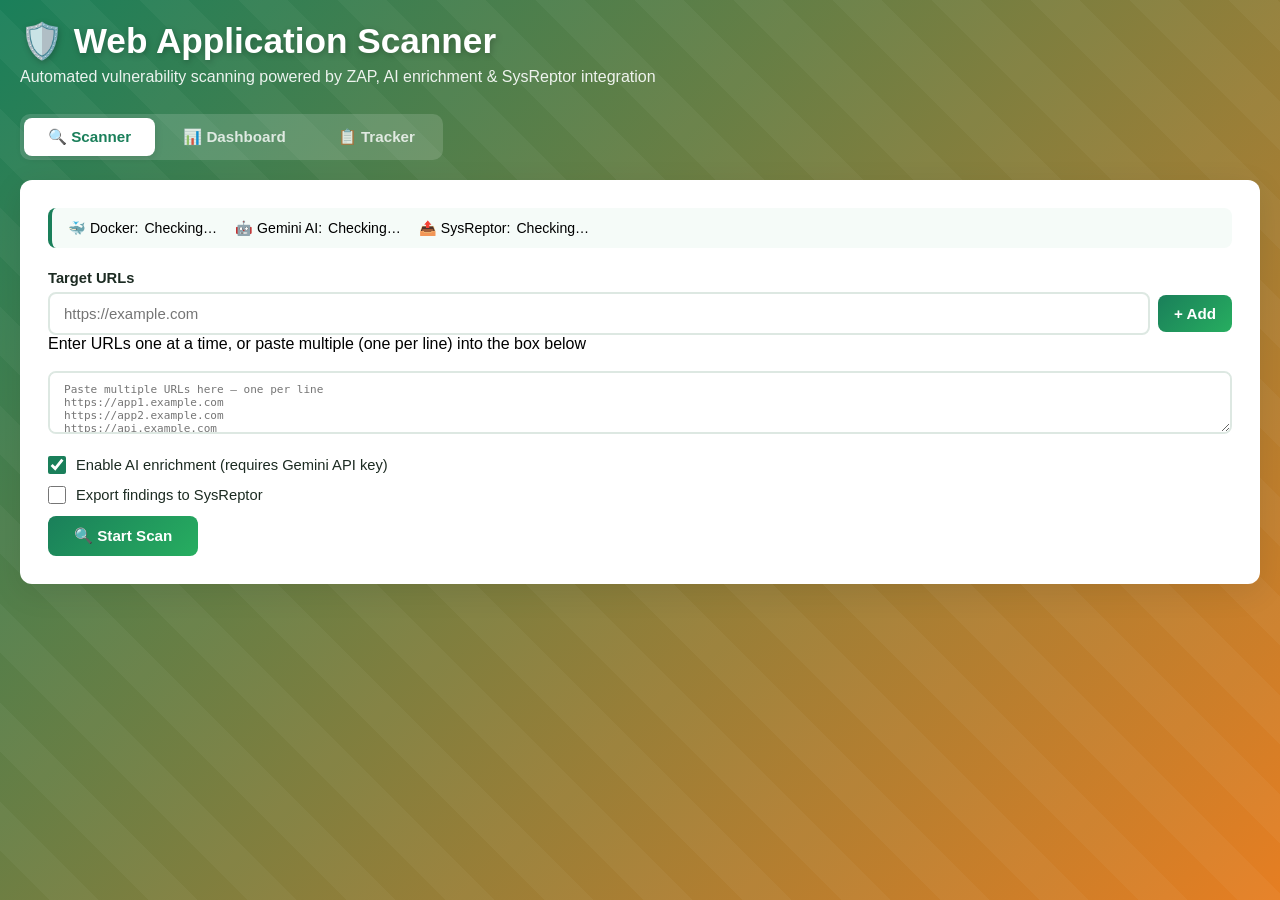
==== commit 8a1ef42b: "remove letshego from repo" ====
--- a/templates/index.html
+++ b/templates/index.html
@@ -359,9 +359,6 @@
         <div>
             <h1>🛡️ Web Application Scanner</h1>
             <p>Automated vulnerability scanning powered by ZAP, AI enrichment &amp; SysReptor integration</p>
-        </div>
-        <div class="header-logo">
-            <img src="/static/images/LHL-Logo.png" alt="Letshego Group Logo">
         </div>
     </div>
 
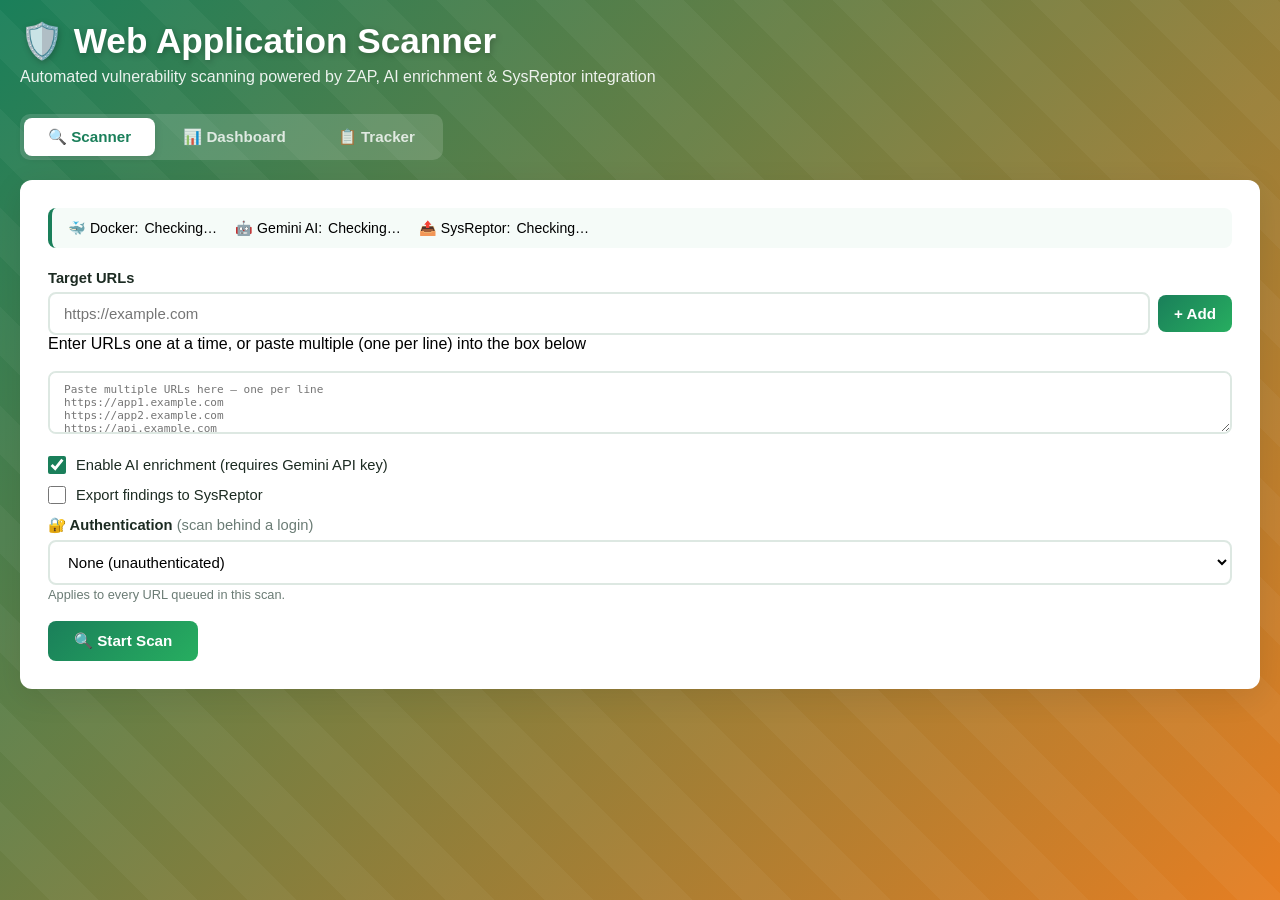
==== commit 44255d40: "feat: authenticated ZAP scans (bearer token + form login) - app.py: ZAP Automation Framework path fo" ====
--- a/templates/index.html
+++ b/templates/index.html
@@ -413,6 +413,55 @@
                     <label for="projectName">SysReptor Project Name</label>
                     <input type="text" id="projectName" placeholder="Security Assessment – 2025-06-04">
                 </div>
+
+                <!-- ── Authenticated scanning ── -->
+                <div class="form-group">
+                    <label for="authType">🔐 Authentication <span style="font-weight:400;color:var(--muted)">(scan behind a login)</span></label>
+                    <select id="authType" onchange="onAuthTypeChange()"
+                        style="width:100%;padding:11px 14px;border:2px solid var(--border);border-radius:8px;font-size:15px;background:white">
+                        <option value="none">None (unauthenticated)</option>
+                        <option value="bearer">Bearer token (API / OAuth)</option>
+                        <option value="userpass">Username &amp; password (form login)</option>
+                    </select>
+                    <span class="field-hint" style="font-size:.8em;color:var(--muted)">Applies to every URL queued in this scan.</span>
+                </div>
+
+                <div id="authBearerGroup" style="display:none">
+                    <div class="form-group">
+                        <label for="authToken">Bearer token</label>
+                        <input type="password" id="authToken" autocomplete="off"
+                            placeholder="paste token (the 'Bearer ' prefix is added automatically)">
+                        <span class="field-hint" style="font-size:.8em;color:var(--muted)">Sent as an <code>Authorization</code> header on every request.</span>
+                    </div>
+                    <div class="form-group">
+                        <label for="authHeader">Header name (advanced)</label>
+                        <input type="text" id="authHeader" placeholder="Authorization">
+                    </div>
+                </div>
+
+                <div id="authUserpassGroup" style="display:none">
+                    <div class="form-group">
+                        <label for="authLoginUrl">Login URL</label>
+                        <input type="url" id="authLoginUrl" placeholder="https://example.com/login">
+                    </div>
+                    <div class="form-group">
+                        <label for="authUsername">Username</label>
+                        <input type="text" id="authUsername" autocomplete="off">
+                    </div>
+                    <div class="form-group">
+                        <label for="authPassword">Password</label>
+                        <input type="password" id="authPassword" autocomplete="new-password">
+                    </div>
+                    <div class="form-group">
+                        <label>Form field names (advanced)</label>
+                        <div style="display:flex;gap:8px">
+                            <input type="text" id="authUserField" placeholder="username field (default: username)">
+                            <input type="text" id="authPassField" placeholder="password field (default: password)">
+                        </div>
+                        <span class="field-hint" style="font-size:.8em;color:var(--muted)">The POST body field names your login form uses.</span>
+                    </div>
+                </div>
+
                 <button type="submit" id="scanBtn" class="btn btn-primary">🔍 Start Scan</button>
             </form>
         </div>
@@ -572,6 +621,49 @@
     ).join('');
 }
 
+function onAuthTypeChange() {
+    const t = document.getElementById('authType').value;
+    document.getElementById('authBearerGroup').style.display   = t === 'bearer'   ? 'block' : 'none';
+    document.getElementById('authUserpassGroup').style.display = t === 'userpass' ? 'block' : 'none';
+}
+
+function collectAuth() {
+    const t = document.getElementById('authType').value;
+    if (t === 'bearer') {
+        return {
+            type: 'bearer',
+            token: document.getElementById('authToken').value.trim(),
+            header: document.getElementById('authHeader').value.trim()
+        };
+    }
+    if (t === 'userpass') {
+        return {
+            type: 'userpass',
+            login_url: document.getElementById('authLoginUrl').value.trim(),
+            username: document.getElementById('authUsername').value,
+            password: document.getElementById('authPassword').value,
+            username_field: document.getElementById('authUserField').value.trim(),
+            password_field: document.getElementById('authPassField').value.trim()
+        };
+    }
+    return { type: 'none' };
+}
+
+function validateAuth(auth) {
+    if (auth.type === 'bearer' && !auth.token) {
+        alert('Enter a bearer token, or set Authentication to None.'); return false;
+    }
+    if (auth.type === 'userpass') {
+        if (!auth.login_url || !(auth.login_url.startsWith('http://') || auth.login_url.startsWith('https://'))) {
+            alert('Enter a valid Login URL (http:// or https://).'); return false;
+        }
+        if (!auth.username || !auth.password) {
+            alert('Enter both a username and password for login authentication.'); return false;
+        }
+    }
+    return true;
+}
+
 function collectUrls() {
     const urls = [...queuedUrls];
     const single = document.getElementById('targetUrl').value.trim();
@@ -595,8 +687,11 @@
     const exportReptor = document.getElementById('exportReptor').checked;
     const projectName = document.getElementById('projectName').value.trim();
 
+    const auth = collectAuth();
+    if (!validateAuth(auth)) return;
+
     for (const url of urls) {
-        const payload = { url, use_ai: useAi, export_to_sysreptor: exportReptor, project_name: projectName };
+        const payload = { url, use_ai: useAi, export_to_sysreptor: exportReptor, project_name: projectName, auth };
         try {
             const kickoff = await fetch('/api/scan', { method:'POST', headers:{'Content-Type':'application/json'}, body:JSON.stringify(payload) });
             if (!kickoff.ok) {
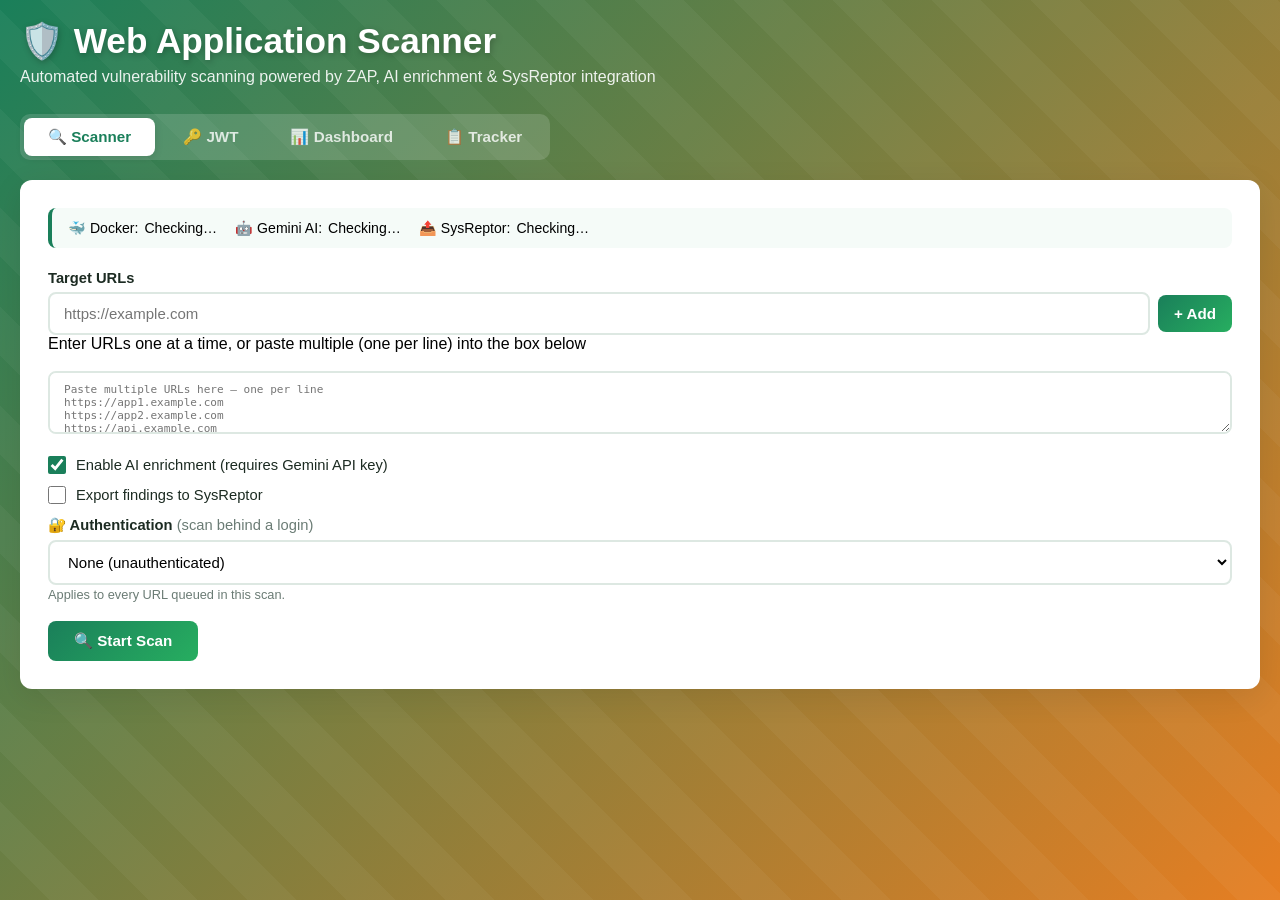
==== commit 36a47d41: "feat: JWT analyzer module (local-only checks) + /api/jwt-scan + UI tab - scanners/ package establish" ====
--- a/templates/index.html
+++ b/templates/index.html
@@ -365,6 +365,7 @@
     <!-- ── Tabs ── -->
     <div class="tabs">
         <button class="tab-btn active" onclick="switchTab('scanner', this)">🔍 Scanner</button>
+        <button class="tab-btn"        onclick="switchTab('jwt', this)">🔑 JWT</button>
         <button class="tab-btn"        onclick="switchTab('dashboard', this)">📊 Dashboard</button>
         <button class="tab-btn"        onclick="switchTab('tracker', this)">📋 Tracker</button>
     </div>
@@ -549,6 +550,56 @@
 
     </div><!-- /tab-tracker -->
 
+    <!-- ================================================================ -->
+    <!-- JWT TAB                                                           -->
+    <!-- ================================================================ -->
+    <div id="tab-jwt" class="tab-panel">
+        <div class="card">
+            <div class="card-title">🔑 JWT Analyzer</div>
+            <div class="config-bar" style="border-left-color:var(--blue)">
+                <div class="config-item">🔒 Analysis runs locally on this server — your token is <strong>not</strong> sent to any third-party service.</div>
+            </div>
+            <form id="jwtForm">
+                <div class="form-group">
+                    <label for="jwtToken">JWT</label>
+                    <textarea id="jwtToken" rows="4" placeholder="Paste a JWT: eyJhbGciOi...header.payload.signature"
+                        style="width:100%;padding:11px 14px;border:2px solid var(--border);border-radius:8px;font-family:monospace;font-size:.85em;resize:vertical;word-break:break-all"></textarea>
+                </div>
+                <div class="form-group">
+                    <label for="jwtWordlist">HMAC secret wordlist (optional, one per line)</label>
+                    <textarea id="jwtWordlist" rows="3" placeholder="Extra candidate secrets to try against HS256/384/512 tokens&#10;(a built-in common-secret list is always used)"
+                        style="width:100%;padding:10px 14px;border:2px solid var(--border);border-radius:8px;font-family:monospace;font-size:.82em;resize:vertical"></textarea>
+                </div>
+                <div class="form-group">
+                    <label for="jwtPubKey">Public key (optional — for RS/ES algorithm-confusion evidence)</label>
+                    <textarea id="jwtPubKey" rows="3" placeholder="-----BEGIN PUBLIC KEY-----&#10;...&#10;-----END PUBLIC KEY-----"
+                        style="width:100%;padding:10px 14px;border:2px solid var(--border);border-radius:8px;font-family:monospace;font-size:.82em;resize:vertical"></textarea>
+                </div>
+                <div class="checkbox-group">
+                    <input type="checkbox" id="jwtImportTracker">
+                    <label for="jwtImportTracker">Import findings into the Tracker</label>
+                </div>
+                <button type="submit" id="jwtBtn" class="btn btn-primary">🔎 Analyze token</button>
+            </form>
+            <div id="jwtStatus" class="status-bar"></div>
+        </div>
+
+        <div id="jwtResults" style="display:none">
+            <div class="card">
+                <div class="card-title">🔎 JWT Findings</div>
+                <div id="jwtSummary" class="summary-grid"></div>
+                <div class="filter-bar">
+                    <button class="filter-btn filter-all active" onclick="filterJwt('all',this)">All</button>
+                    <button class="filter-btn filter-high"   onclick="filterJwt('high',this)">High</button>
+                    <button class="filter-btn filter-medium" onclick="filterJwt('medium',this)">Medium</button>
+                    <button class="filter-btn filter-low"    onclick="filterJwt('low',this)">Low</button>
+                    <button class="filter-btn filter-info"   onclick="filterJwt('info',this)">Info</button>
+                </div>
+                <div id="jwtFindingsList"></div>
+            </div>
+        </div>
+    </div><!-- /tab-jwt -->
+
 </div><!-- /container -->
 
 <script>
@@ -1085,6 +1136,96 @@
 }
 
 // ─────────────────────────────────────────────────────────────────────────────
+// JWT analyzer
+// ─────────────────────────────────────────────────────────────────────────────
+let jwtFindings = [];
+
+document.getElementById('jwtForm').addEventListener('submit', async function(e) {
+    e.preventDefault();
+    const token = document.getElementById('jwtToken').value.trim();
+    if (!token) { alert('Paste a JWT to analyze.'); return; }
+
+    const payload = {
+        token,
+        wordlist: document.getElementById('jwtWordlist').value,
+        public_key: document.getElementById('jwtPubKey').value.trim(),
+        import_to_tracker: document.getElementById('jwtImportTracker').checked
+    };
+
+    const btn = document.getElementById('jwtBtn');
+    const status = document.getElementById('jwtStatus');
+    btn.disabled = true;
+    status.className = 'status-bar active';
+    status.innerHTML = '<div class="spinner"></div> Analyzing token locally…';
+
+    try {
+        const res = await fetch('/api/jwt-scan', {
+            method: 'POST', headers: {'Content-Type': 'application/json'}, body: JSON.stringify(payload)
+        });
+        const data = await res.json();
+        if (!res.ok) {
+            status.className = 'status-bar active error';
+            status.textContent = data.error || 'Analysis failed';
+            return;
+        }
+        status.className = 'status-bar active success';
+        status.textContent = `Analyzed — ${data.findings_count} finding(s) for ${data.target}.`;
+        showJwtResults(data);
+    } catch (err) {
+        status.className = 'status-bar active error';
+        status.textContent = 'Network error: ' + err.message;
+    } finally {
+        btn.disabled = false;
+    }
+});
+
+function showJwtResults(data) {
+    jwtFindings = data.findings || [];
+    const c = data.counts || {high:0, medium:0, low:0, info:0};
+    document.getElementById('jwtSummary').innerHTML = `
+        <div class="stat-card stat-green"><div class="val">${data.findings_count}</div><div class="lbl">Total</div></div>
+        <div class="stat-card stat-red">  <div class="val">${c.high||0}</div>  <div class="lbl">High</div></div>
+        <div class="stat-card stat-amber"><div class="val">${c.medium||0}</div><div class="lbl">Medium</div></div>
+        <div class="stat-card stat-blue"> <div class="val">${c.low||0}</div>   <div class="lbl">Low</div></div>
+        <div class="stat-card stat-teal"> <div class="val">${c.info||0}</div>  <div class="lbl">Info</div></div>
+    `;
+    renderJwtFindings(jwtFindings);
+    document.getElementById('jwtResults').style.display = 'block';
+}
+
+function filterJwt(sev, btn) {
+    document.querySelectorAll('#tab-jwt .filter-btn').forEach(b => b.classList.remove('active'));
+    if (btn) btn.classList.add('active');
+    renderJwtFindings(sev === 'all' ? jwtFindings : jwtFindings.filter(f => f.data.severity === sev));
+}
+
+function renderJwtFindings(list) {
+    const el = document.getElementById('jwtFindingsList');
+    if (!list.length) {
+        el.innerHTML = '<p style="text-align:center;padding:30px;color:var(--muted)">No findings in this category.</p>';
+        return;
+    }
+    el.innerHTML = list.map((f, i) => {
+        const d = f.data, sev = d.severity || 'info';
+        const aff = d.affected_components || [], refs = d.references || [];
+        return `
+        <div class="finding-item">
+            <div class="finding-header">
+                <span class="sev-badge sev-${sev}">${sev}</span>
+                <div class="finding-title">${x(d.title||'Untitled')}</div>
+                <button class="toggle-btn" onclick="toggleBody('jwtfb${i}',this)">▼ Expand</button>
+            </div>
+            <div id="jwtfb${i}" class="finding-body">
+                ${d.description ? `<div class="finding-section"><h4>Description</h4><p>${x(d.description)}</p></div>` : ''}
+                ${d.recommendation ? `<div class="finding-section"><h4>Recommendation</h4><p>${x(d.recommendation)}</p></div>` : ''}
+                ${aff.length ? `<div class="finding-section"><h4>Evidence</h4><ul class="affected-list">${aff.map(a=>`<li>${x(a)}</li>`).join('')}</ul></div>` : ''}
+                ${refs.length ? `<div class="finding-section"><h4>References</h4><ul class="affected-list">${refs.map(r=>`<li>${x(r)}</li>`).join('')}</ul></div>` : ''}
+            </div>
+        </div>`;
+    }).join('');
+}
+
+// ─────────────────────────────────────────────────────────────────────────────
 // Init
 // ─────────────────────────────────────────────────────────────────────────────
 loadConfig();
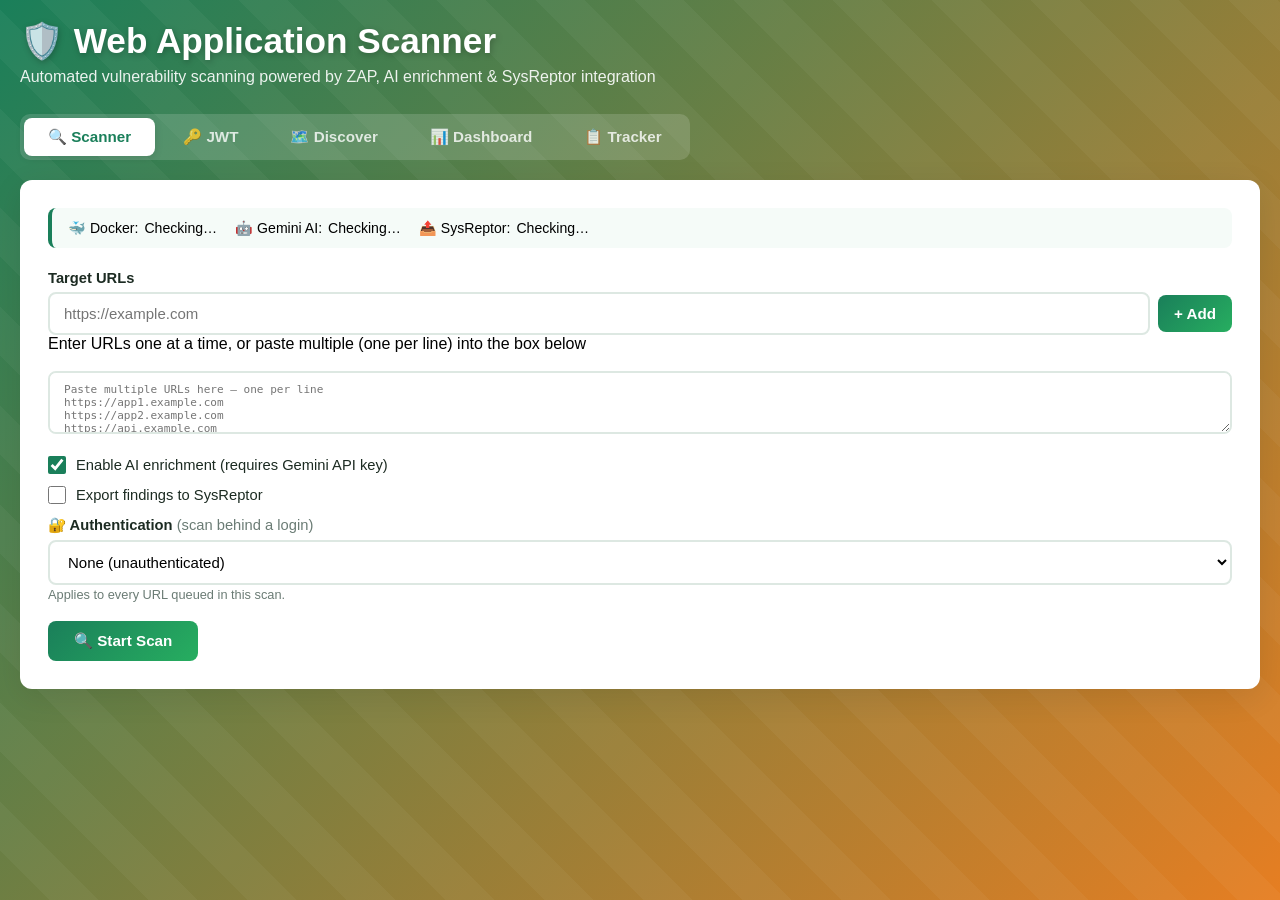
==== commit 7641ffaf: "feat: endpoint/API discovery module + /api/discover + Discover tab - scanners/endpoint_discovery.py:" ====
--- a/templates/index.html
+++ b/templates/index.html
@@ -366,6 +366,7 @@
     <div class="tabs">
         <button class="tab-btn active" onclick="switchTab('scanner', this)">🔍 Scanner</button>
         <button class="tab-btn"        onclick="switchTab('jwt', this)">🔑 JWT</button>
+        <button class="tab-btn"        onclick="switchTab('discover', this)">🗺️ Discover</button>
         <button class="tab-btn"        onclick="switchTab('dashboard', this)">📊 Dashboard</button>
         <button class="tab-btn"        onclick="switchTab('tracker', this)">📋 Tracker</button>
     </div>
@@ -600,6 +601,73 @@
         </div>
     </div><!-- /tab-jwt -->
 
+    <!-- ================================================================ -->
+    <!-- DISCOVER TAB                                                      -->
+    <!-- ================================================================ -->
+    <div id="tab-discover" class="tab-panel">
+        <div class="card">
+            <div class="card-title">🗺️ Endpoint / API Discovery</div>
+            <form id="discoverForm">
+                <div class="form-group">
+                    <label for="discTarget">Target URL</label>
+                    <input type="url" id="discTarget" placeholder="https://api.example.com">
+                </div>
+                <div class="form-group">
+                    <label for="discOpenapi">OpenAPI/Swagger URL (optional — auto-probed if blank)</label>
+                    <input type="url" id="discOpenapi" placeholder="https://api.example.com/openapi.json">
+                </div>
+                <div class="checkbox-group">
+                    <input type="checkbox" id="discCrawl" checked>
+                    <label for="discCrawl">Crawl HTML &amp; JavaScript for endpoints</label>
+                </div>
+                <div class="checkbox-group">
+                    <input type="checkbox" id="discProbe" checked>
+                    <label for="discProbe">Probe common API / admin / exposure paths</label>
+                </div>
+
+                <div class="form-group">
+                    <label for="discAuthType">Authentication (optional)</label>
+                    <select id="discAuthType" onchange="onDiscAuthChange()"
+                        style="width:100%;padding:11px 14px;border:2px solid var(--border);border-radius:8px;font-size:15px;background:white">
+                        <option value="none">None</option>
+                        <option value="bearer">Bearer token</option>
+                        <option value="cookie">Cookie</option>
+                    </select>
+                </div>
+                <div class="form-group" id="discBearerGroup" style="display:none">
+                    <label for="discToken">Bearer token</label>
+                    <input type="password" id="discToken" autocomplete="off" placeholder="token (Bearer prefix added automatically)">
+                </div>
+                <div class="form-group" id="discCookieGroup" style="display:none">
+                    <label for="discCookie">Cookie header</label>
+                    <input type="text" id="discCookie" autocomplete="off" placeholder="session=...; other=...">
+                </div>
+
+                <button type="submit" id="discBtn" class="btn btn-primary">🔎 Discover endpoints</button>
+            </form>
+            <div id="discStatus" class="status-bar"></div>
+        </div>
+
+        <div id="discResults" style="display:none">
+            <div class="card">
+                <div class="card-title">📊 Discovery Results</div>
+                <div id="discSummary" class="summary-grid"></div>
+                <div id="discDownloadBar" class="download-bar" style="display:none">
+                    <p>Endpoint inventory</p>
+                    <div id="discDownloadButtons"></div>
+                </div>
+            </div>
+            <div class="card">
+                <div class="card-title">🔎 Findings</div>
+                <div id="discFindingsList"></div>
+            </div>
+            <div class="card">
+                <div class="card-title">🧭 Discovered Endpoints (<span id="discInvCount">0</span>)</div>
+                <div id="discInventory" style="max-height:420px;overflow:auto"></div>
+            </div>
+        </div>
+    </div><!-- /tab-discover -->
+
 </div><!-- /container -->
 
 <script>
@@ -1226,6 +1294,140 @@
 }
 
 // ─────────────────────────────────────────────────────────────────────────────
+// Endpoint discovery
+// ─────────────────────────────────────────────────────────────────────────────
+function onDiscAuthChange() {
+    const t = document.getElementById('discAuthType').value;
+    document.getElementById('discBearerGroup').style.display = t === 'bearer' ? 'block' : 'none';
+    document.getElementById('discCookieGroup').style.display = t === 'cookie' ? 'block' : 'none';
+}
+
+document.getElementById('discoverForm').addEventListener('submit', async function(e) {
+    e.preventDefault();
+    const url = document.getElementById('discTarget').value.trim();
+    if (!url || !(url.startsWith('http://') || url.startsWith('https://'))) {
+        alert('Enter a valid target URL (http:// or https://).'); return;
+    }
+    const authType = document.getElementById('discAuthType').value;
+    const payload = {
+        url,
+        openapi_url: document.getElementById('discOpenapi').value.trim(),
+        crawl: document.getElementById('discCrawl').checked,
+        probe: document.getElementById('discProbe').checked,
+        auth_type: authType,
+        token: authType === 'bearer' ? document.getElementById('discToken').value.trim() : '',
+        cookie: authType === 'cookie' ? document.getElementById('discCookie').value.trim() : ''
+    };
+
+    const btn = document.getElementById('discBtn');
+    const status = document.getElementById('discStatus');
+    btn.disabled = true;
+    status.className = 'status-bar active';
+    status.innerHTML = '<div class="spinner"></div> Starting discovery…';
+
+    try {
+        const res = await fetch('/api/discover', {
+            method: 'POST', headers: {'Content-Type': 'application/json'}, body: JSON.stringify(payload)
+        });
+        const data = await res.json();
+        if (!res.ok) {
+            status.className = 'status-bar active error';
+            status.textContent = data.error || 'Failed to start';
+            btn.disabled = false;
+            return;
+        }
+        pollDiscover(data.job_id, btn, status);
+    } catch (err) {
+        status.className = 'status-bar active error';
+        status.textContent = 'Network error: ' + err.message;
+        btn.disabled = false;
+    }
+});
+
+function pollDiscover(jobId, btn, status) {
+    const poll = async () => {
+        try {
+            const job = await fetch(`/api/scan/status/${jobId}`).then(r => r.json());
+            if (job.status === 'running') {
+                status.innerHTML = `<div class="spinner"></div> ${x(job.message || 'Working…')}`;
+                setTimeout(poll, 2500);
+                return;
+            }
+            btn.disabled = false;
+            if (job.status === 'error') {
+                status.className = 'status-bar active error';
+                status.textContent = job.message || 'Discovery failed';
+                return;
+            }
+            status.className = 'status-bar active success';
+            status.textContent = `Done — ${job.result.findings_count} finding(s), ${job.result.inventory_count} endpoint(s).`;
+            showDiscoverResults(job.result);
+        } catch (e) {
+            setTimeout(poll, 4000);
+        }
+    };
+    poll();
+}
+
+function showDiscoverResults(result) {
+    const findings = result.findings || [];
+    const c = {high:0, medium:0, low:0, info:0};
+    findings.forEach(f => { c[f.data.severity||'info'] = (c[f.data.severity||'info']||0)+1; });
+
+    document.getElementById('discSummary').innerHTML = `
+        <div class="stat-card stat-dark"> <div class="val">${result.inventory_count}</div><div class="lbl">Endpoints</div></div>
+        <div class="stat-card stat-red">  <div class="val">${c.high}</div>  <div class="lbl">High</div></div>
+        <div class="stat-card stat-amber"><div class="val">${c.medium}</div><div class="lbl">Medium</div></div>
+        <div class="stat-card stat-blue"> <div class="val">${c.low}</div>   <div class="lbl">Low</div></div>
+        <div class="stat-card stat-teal"> <div class="val">${c.info}</div>  <div class="lbl">Info</div></div>
+    `;
+
+    if (result.scan_files && result.scan_files.inventory) {
+        const rel = result.scan_files.inventory.split('scans/').pop();
+        const href = rel.split('/').map(encodeURIComponent).join('/');
+        document.getElementById('discDownloadButtons').innerHTML =
+            `<a href="/api/download/${href}" target="_blank">📄 endpoints.json</a>`;
+        document.getElementById('discDownloadBar').style.display = 'block';
+    }
+
+    const fl = document.getElementById('discFindingsList');
+    fl.innerHTML = findings.map((f, i) => {
+        const d = f.data, sev = d.severity || 'info';
+        const aff = d.affected_components || [], refs = d.references || [];
+        return `
+        <div class="finding-item">
+            <div class="finding-header">
+                <span class="sev-badge sev-${sev}">${sev}</span>
+                <div class="finding-title">${x(d.title||'Untitled')}</div>
+                <button class="toggle-btn" onclick="toggleBody('dfb${i}',this)">▼ Expand</button>
+            </div>
+            <div id="dfb${i}" class="finding-body">
+                ${d.description ? `<div class="finding-section"><h4>Description</h4><p>${x(d.description)}</p></div>` : ''}
+                ${d.recommendation ? `<div class="finding-section"><h4>Recommendation</h4><p>${x(d.recommendation)}</p></div>` : ''}
+                ${aff.length ? `<div class="finding-section"><h4>Evidence</h4><ul class="affected-list">${aff.map(a=>`<li>${x(a)}</li>`).join('')}</ul></div>` : ''}
+                ${refs.length ? `<div class="finding-section"><h4>References</h4><ul class="affected-list">${refs.map(r=>`<li>${x(r)}</li>`).join('')}</ul></div>` : ''}
+            </div>
+        </div>`;
+    }).join('') || '<p style="color:var(--muted);padding:20px">No findings.</p>';
+
+    const inv = result.inventory || [];
+    document.getElementById('discInvCount').textContent = result.inventory_count || inv.length;
+    document.getElementById('discInventory').innerHTML = `
+        <table class="url-table">
+            <thead><tr><th>Method</th><th>URL</th><th>Source</th><th>Status</th></tr></thead>
+            <tbody>${inv.map(e => `
+                <tr>
+                    <td><span class="scan-count">${x(e.method||'GET')}</span></td>
+                    <td class="url-cell">${x(e.url||'')}</td>
+                    <td class="date-cell">${x(e.source||'')}</td>
+                    <td class="date-cell">${e.status != null ? e.status : '—'}</td>
+                </tr>`).join('')}</tbody>
+        </table>`;
+
+    document.getElementById('discResults').style.display = 'block';
+}
+
+// ─────────────────────────────────────────────────────────────────────────────
 // Init
 // ─────────────────────────────────────────────────────────────────────────────
 loadConfig();
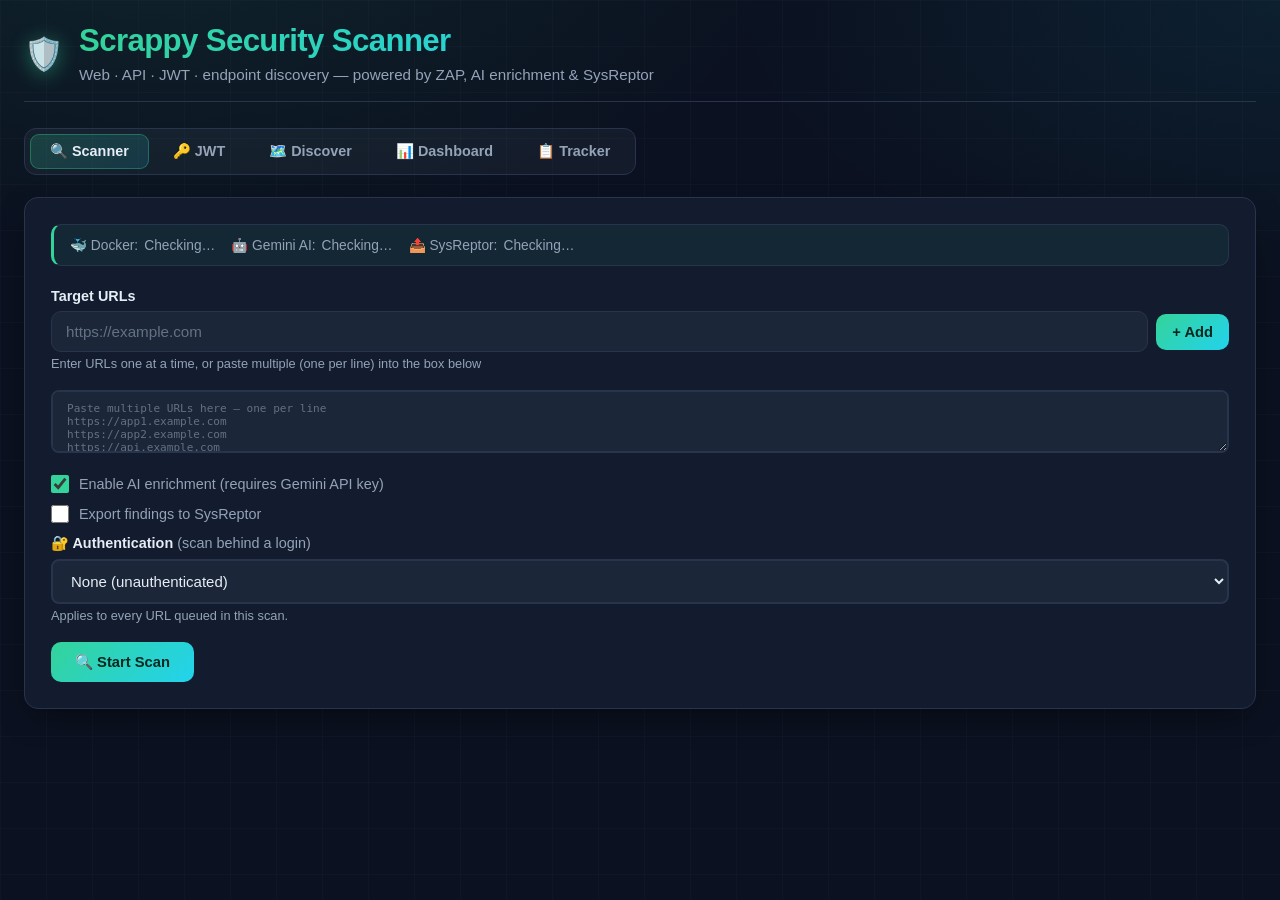
==== commit 405d98ad: "feat(ui): redesign frontend as a dark security console - new dark theme (navy surfaces, gradient bra" ====
--- a/templates/index.html
+++ b/templates/index.html
@@ -3,144 +3,174 @@
 <head>
     <meta charset="UTF-8">
     <meta name="viewport" content="width=device-width, initial-scale=1.0">
-    <title>Web Application Scanner</title>
+    <title>Scrappy Security Scanner</title>
     <style>
         *, *::before, *::after { margin: 0; padding: 0; box-sizing: border-box; }
 
         :root {
-            --green:       #1a7f5a;
-            --green-dark:  #156347;
-            --green-light: #27ae60;
-            --orange:      #e67e22;
-            --red:         #c0392b;
-            --amber:       #e67e22;
-            --blue:        #2980b9;
-            --text:        #1c2b22;
-            --muted:       #6b7c75;
-            --border:      #dde8e2;
-            --bg:          #f4f8f6;
+            /* Accent palette — names preserved so inline var() usages re-theme automatically */
+            --green:       #34d399;   /* primary accent (emerald) */
+            --green-dark:  #10b981;
+            --green-light: #22d3ee;   /* secondary accent (cyan) */
+            --orange:      #fb923c;
+            --red:         #f87171;
+            --amber:       #fbbf24;
+            --blue:        #60a5fa;
+            /* Neutrals */
+            --text:        #e6edf6;
+            --muted:       #94a3b8;
+            --border:      #28344b;
+            --bg:          #1b2638;   /* elevated surface: inputs, chips, hovers */
+            /* Extended design tokens */
+            --page:        #0b1120;
+            --surface:     #121c2e;
+            --surface-2:   rgba(148,163,184,.04);
+            --ring:        rgba(52,211,153,.30);
+            --radius:      14px;
+            --shadow:      0 12px 34px -12px rgba(0,0,0,.6);
+            --mono:        ui-monospace, "SF Mono", "JetBrains Mono", Menlo, Consolas, monospace;
+            --sans:        "Inter", "SF Pro Text", -apple-system, BlinkMacSystemFont, "Segoe UI", Roboto, Helvetica, Arial, sans-serif;
         }
 
         body {
-            font-family: -apple-system, BlinkMacSystemFont, 'Segoe UI', Roboto, sans-serif;
-            background: linear-gradient(135deg, var(--green) 0%, var(--orange) 100%);
+            font-family: var(--sans);
+            color: var(--text);
+            background:
+                radial-gradient(1100px 560px at 12% -10%, rgba(52,211,153,.10), transparent 60%),
+                radial-gradient(1000px 520px at 100% 0%, rgba(34,211,238,.08), transparent 55%),
+                var(--page);
             min-height: 100vh;
-            padding: 20px;
+            padding: 24px;
             position: relative;
+            -webkit-font-smoothing: antialiased;
+            text-rendering: optimizeLegibility;
         }
         body::before {
             content: '';
             position: fixed; inset: 0;
-            background-image: repeating-linear-gradient(
-                45deg, transparent, transparent 35px,
-                rgba(255,255,255,.04) 35px, rgba(255,255,255,.04) 70px
-            );
+            background-image:
+                linear-gradient(rgba(148,163,184,.035) 1px, transparent 1px),
+                linear-gradient(90deg, rgba(148,163,184,.035) 1px, transparent 1px);
+            background-size: 46px 46px;
             pointer-events: none; z-index: 0;
         }
 
-        .container { max-width: 1280px; margin: 0 auto; position: relative; z-index: 1; }
+        .container { max-width: 1320px; margin: 0 auto; position: relative; z-index: 1; }
 
         /* ── Header ── */
         .header {
-            display: flex; align-items: center; justify-content: space-between;
-            color: white; margin-bottom: 28px; gap: 20px;
-        }
-        .header h1 { font-size: 2.2em; text-shadow: 1px 2px 6px rgba(0,0,0,.25); }
-        .header p  { font-size: 1em; opacity: .9; margin-top: 6px; }
-        .header-logo {
-            background: white; padding: 10px 18px; border-radius: 10px;
-            box-shadow: 0 4px 12px rgba(0,0,0,.12); height: 76px; flex-shrink: 0;
-        }
+            display: flex; align-items: flex-end; justify-content: space-between;
+            margin-bottom: 26px; gap: 20px;
+            padding-bottom: 18px; border-bottom: 1px solid var(--border);
+        }
+        .header h1 {
+            font-size: 1.95rem; font-weight: 800; letter-spacing: -.02em; line-height: 1.1;
+            background: linear-gradient(90deg, var(--green), var(--green-light));
+            -webkit-background-clip: text; background-clip: text; color: transparent;
+        }
+        .header p  { font-size: .95rem; color: var(--muted); margin-top: 8px; }
+        .header-logo { display: none; }
         .header-logo img { height: 100%; width: auto; display: block; }
 
         /* ── Tabs ── */
         .tabs {
-            display: flex; gap: 4px;
-            background: rgba(255,255,255,.15); border-radius: 10px;
-            padding: 4px; margin-bottom: 20px; width: fit-content;
+            display: flex; gap: 4px; flex-wrap: wrap;
+            background: rgba(148,163,184,.07); border: 1px solid var(--border); border-radius: 12px;
+            padding: 5px; margin-bottom: 22px; width: fit-content;
         }
         .tab-btn {
-            padding: 10px 24px; border: none; border-radius: 8px;
-            font-size: 0.95em; font-weight: 600; cursor: pointer;
-            background: transparent; color: rgba(255,255,255,.8);
-            transition: all .2s;
+            padding: 9px 20px; border: none; border-radius: 9px;
+            font-size: 0.9rem; font-weight: 600; cursor: pointer;
+            background: transparent; color: var(--muted);
+            transition: all .18s;
         }
         .tab-btn.active {
-            background: white; color: var(--green);
-            box-shadow: 0 2px 8px rgba(0,0,0,.12);
-        }
-        .tab-btn:not(.active):hover { background: rgba(255,255,255,.2); color: white; }
+            background: linear-gradient(135deg, rgba(52,211,153,.18), rgba(34,211,238,.13));
+            color: var(--text);
+            box-shadow: inset 0 0 0 1px rgba(52,211,153,.35);
+        }
+        .tab-btn:not(.active):hover { background: rgba(148,163,184,.10); color: var(--text); }
 
         .tab-panel { display: none; }
-        .tab-panel.active { display: block; }
+        .tab-panel.active { display: block; animation: fadeInUp .28s ease both; }
 
         /* ── Card ── */
         .card {
-            background: white; border-radius: 12px;
-            padding: 28px; box-shadow: 0 8px 32px rgba(0,0,0,.09);
+            background: var(--surface); border: 1px solid var(--border); border-radius: var(--radius);
+            padding: 26px; box-shadow: var(--shadow);
             margin-bottom: 20px;
         }
         .card-title {
-            font-size: 1.15em; font-weight: 700;
+            font-size: 1.08rem; font-weight: 700;
             color: var(--text); margin-bottom: 20px;
             display: flex; align-items: center; gap: 8px;
         }
 
         /* ── Config bar ── */
         .config-bar {
-            display: flex; flex-wrap: wrap; gap: 18px;
+            display: flex; flex-wrap: wrap; gap: 16px;
             padding: 12px 16px;
-            background: #f5fbf8; border-left: 4px solid var(--green);
-            border-radius: 8px; margin-bottom: 22px; font-size: .88em;
+            background: rgba(52,211,153,.06); border: 1px solid var(--border); border-left: 3px solid var(--green);
+            border-radius: 10px; margin-bottom: 22px; font-size: .86rem; color: var(--muted);
         }
         .config-item { display: flex; align-items: center; gap: 6px; }
-        .config-item.enabled  { color: var(--green-light); }
+        .config-item.enabled  { color: var(--green); }
         .config-item.disabled { color: var(--red); }
 
         /* ── Form ── */
         .form-group { margin-bottom: 18px; }
-        .form-group label { display: block; font-weight: 600; color: var(--text); margin-bottom: 6px; font-size: .92em; }
+        .form-group label { display: block; font-weight: 600; color: var(--text); margin-bottom: 7px; font-size: .9rem; }
         .form-group input[type="text"],
-        .form-group input[type="url"] {
+        .form-group input[type="url"],
+        .form-group input[type="password"] {
             width: 100%; padding: 11px 14px;
-            border: 2px solid var(--border); border-radius: 8px;
-            font-size: 15px; transition: border-color .2s;
-        }
-        .form-group input:focus { outline: none; border-color: var(--green); }
+            border: 1px solid var(--border); border-radius: 10px;
+            font-size: .95rem; background: var(--bg); color: var(--text);
+            transition: border-color .18s, box-shadow .18s;
+        }
+        textarea, select {
+            background: var(--bg); color: var(--text);
+            border: 1px solid var(--border); border-radius: 10px;
+        }
+        .form-group input:focus, textarea:focus, select:focus {
+            outline: none; border-color: var(--green); box-shadow: 0 0 0 3px var(--ring);
+        }
+        ::placeholder { color: var(--muted); opacity: .6; }
+        .field-hint { color: var(--muted); font-size: .8rem; display: inline-block; margin-top: 4px; }
         .checkbox-group { display: flex; align-items: center; gap: 10px; margin-bottom: 12px; }
         .checkbox-group input[type="checkbox"] { width: 18px; height: 18px; cursor: pointer; accent-color: var(--green); }
-        .checkbox-group label { cursor: pointer; font-size: .92em; color: var(--text); }
+        .checkbox-group label { cursor: pointer; font-size: .9rem; color: var(--muted); }
 
         /* ── Buttons ── */
         .btn {
-            padding: 11px 26px; font-size: .95em; font-weight: 600;
-            border: none; border-radius: 8px; cursor: pointer;
+            padding: 11px 24px; font-size: .92rem; font-weight: 650;
+            border: none; border-radius: 10px; cursor: pointer;
             display: inline-flex; align-items: center; gap: 7px;
-            transition: all .2s;
+            transition: transform .15s, box-shadow .2s, filter .2s;
         }
         .btn-primary {
             background: linear-gradient(135deg, var(--green) 0%, var(--green-light) 100%);
-            color: white;
-        }
-        .btn-primary:hover  { transform: translateY(-2px); box-shadow: 0 5px 18px rgba(26,127,90,.35); }
-        .btn-primary:disabled { opacity: .6; cursor: not-allowed; transform: none; }
-        .btn-danger { background: #fee; color: var(--red); border: 1px solid #fcc; padding: 6px 12px; font-size: .82em; }
-        .btn-danger:hover { background: #fdd; }
+            color: #06281f;
+        }
+        .btn-primary:hover  { transform: translateY(-1px); box-shadow: 0 8px 22px -6px rgba(52,211,153,.5); filter: brightness(1.05); }
+        .btn-primary:disabled { opacity: .55; cursor: not-allowed; transform: none; box-shadow: none; filter: none; }
+        .btn-danger { background: rgba(248,113,113,.12); color: var(--red); border: 1px solid rgba(248,113,113,.3); padding: 6px 12px; font-size: .8rem; }
+        .btn-danger:hover { background: rgba(248,113,113,.2); }
 
         /* ── Status bar ── */
         .status-bar {
-            display: none; margin-top: 18px; padding: 14px;
-            background: #f0f8f5; border-left: 4px solid var(--green);
-            border-radius: 8px; font-size: .92em;
+            display: none; margin-top: 18px; padding: 13px 15px;
+            background: rgba(148,163,184,.08); border: 1px solid var(--border); border-left: 3px solid var(--green);
+            border-radius: 10px; font-size: .9rem; color: var(--text);
         }
         .status-bar.active  { display: flex; align-items: center; gap: 10px; }
-        .status-bar.error   { background: #fff0f0; border-left-color: var(--red); }
-        .status-bar.success { background: #f0fff4; border-left-color: var(--green-light); }
+        .status-bar.error   { background: rgba(248,113,113,.08); border-left-color: var(--red); }
+        .status-bar.success { background: rgba(52,211,153,.08); border-left-color: var(--green); }
 
         /* ── Spinner ── */
         .spinner {
             display: inline-block; width: 15px; height: 15px; flex-shrink: 0;
-            border: 3px solid rgba(26,127,90,.25); border-top-color: var(--green);
+            border: 3px solid rgba(52,211,153,.25); border-top-color: var(--green);
             border-radius: 50%; animation: spin .7s linear infinite;
         }
         @keyframes spin { to { transform: rotate(360deg); } }
@@ -148,112 +178,121 @@
         /* ── Summary grid ── */
         .summary-grid {
             display: grid;
-            grid-template-columns: repeat(auto-fit, minmax(160px, 1fr));
+            grid-template-columns: repeat(auto-fit, minmax(150px, 1fr));
             gap: 14px; margin-bottom: 24px;
         }
         .stat-card {
-            padding: 18px; border-radius: 10px;
+            padding: 18px; border-radius: 12px;
             color: white; text-align: center;
-        }
-        .stat-card .val   { font-size: 2.2em; font-weight: 700; line-height: 1; }
-        .stat-card .lbl   { font-size: .82em; opacity: .9; margin-top: 5px; }
-        .stat-green  { background: linear-gradient(135deg, var(--green), var(--green-light)); }
-        .stat-red    { background: linear-gradient(135deg, #c0392b, #e74c3c); }
-        .stat-amber  { background: linear-gradient(135deg, #d35400, var(--orange)); }
-        .stat-blue   { background: linear-gradient(135deg, #1a5276, var(--blue)); }
-        .stat-teal   { background: linear-gradient(135deg, #117a65, #1abc9c); }
-        .stat-dark   { background: linear-gradient(135deg, #2c3e50, #4a6074); }
+            box-shadow: 0 8px 20px -10px rgba(0,0,0,.6);
+            position: relative; overflow: hidden;
+        }
+        .stat-card::after {
+            content: ''; position: absolute; inset: 0;
+            background: linear-gradient(180deg, rgba(255,255,255,.14), transparent 45%);
+            pointer-events: none;
+        }
+        .stat-card .val   { font-size: 2.1rem; font-weight: 800; line-height: 1; position: relative; }
+        .stat-card .lbl   { font-size: .78rem; opacity: .95; margin-top: 5px; position: relative; }
+        .stat-green  { background: linear-gradient(135deg, #10b981, #22d3ee); }
+        .stat-red    { background: linear-gradient(135deg, #ef4444, #f97316); }
+        .stat-amber  { background: linear-gradient(135deg, #f59e0b, #fbbf24); color: #3b2a00; }
+        .stat-blue   { background: linear-gradient(135deg, #3b82f6, #6366f1); }
+        .stat-teal   { background: linear-gradient(135deg, #0ea5e9, #22d3ee); }
+        .stat-dark   { background: linear-gradient(135deg, #334155, #475569); }
 
         /* ── Download bar ── */
         .download-bar {
-            padding: 14px; background: var(--bg);
-            border-radius: 8px; margin-top: 16px;
-        }
-        .download-bar p { font-size: .88em; font-weight: 600; color: var(--muted); margin-bottom: 10px; }
+            padding: 14px; background: rgba(148,163,184,.05); border: 1px solid var(--border);
+            border-radius: 10px; margin-top: 16px;
+        }
+        .download-bar p { font-size: .85rem; font-weight: 600; color: var(--muted); margin-bottom: 10px; }
         .download-bar a {
             display: inline-block; margin-right: 10px; margin-bottom: 6px;
-            padding: 7px 14px; background: var(--green);
-            color: white; text-decoration: none;
-            border-radius: 6px; font-size: .85em; transition: all .2s;
-        }
-        .download-bar a:hover { background: var(--green-dark); transform: translateY(-1px); }
+            padding: 7px 14px; background: rgba(52,211,153,.12);
+            color: var(--green); border: 1px solid rgba(52,211,153,.3); text-decoration: none;
+            border-radius: 8px; font-size: .84rem; transition: all .18s;
+        }
+        .download-bar a:hover { background: rgba(52,211,153,.2); transform: translateY(-1px); }
 
         /* ── Findings ── */
         .filter-bar { display: flex; gap: 8px; flex-wrap: wrap; margin-bottom: 18px; }
         .filter-btn {
-            padding: 6px 14px; border-radius: 20px; border: 2px solid transparent;
-            font-size: .82em; font-weight: 600; cursor: pointer;
-            transition: all .15s; background: var(--bg); color: var(--muted);
-        }
-        .filter-btn:hover, .filter-btn.active { border-color: currentColor; }
+            padding: 6px 14px; border-radius: 999px; border: 1px solid var(--border);
+            font-size: .8rem; font-weight: 600; cursor: pointer;
+            transition: all .15s; background: rgba(148,163,184,.08); color: var(--muted);
+        }
+        .filter-btn:hover { color: var(--text); }
+        .filter-btn.active { border-color: currentColor; color: var(--text); background: rgba(148,163,184,.14); }
         .filter-all    { color: var(--green); }
         .filter-high   { color: var(--red); }
         .filter-medium { color: var(--amber); }
         .filter-low    { color: var(--blue); }
-        .filter-info   { color: #6c757d; }
+        .filter-info   { color: var(--muted); }
 
         .finding-item {
-            border: 1px solid var(--border); border-radius: 10px;
-            padding: 18px; margin-bottom: 12px; transition: box-shadow .2s;
-        }
-        .finding-item:hover { box-shadow: 0 4px 14px rgba(0,0,0,.08); }
+            border: 1px solid var(--border); border-radius: 12px;
+            padding: 16px 18px; margin-bottom: 12px; background: var(--surface-2);
+            transition: border-color .2s, box-shadow .2s, transform .15s;
+        }
+        .finding-item:hover { border-color: rgba(52,211,153,.35); box-shadow: 0 8px 24px -14px rgba(0,0,0,.7); }
         .finding-header { display: flex; align-items: center; gap: 12px; }
-        .finding-title  { flex: 1; font-size: 1em; font-weight: 600; color: var(--text); }
+        .finding-title  { flex: 1; font-size: .98rem; font-weight: 600; color: var(--text); }
         .finding-body   { margin-top: 14px; line-height: 1.65; display: none; }
 
         .sev-badge {
-            padding: 4px 10px; border-radius: 5px;
-            font-size: .78em; font-weight: 700; text-transform: uppercase; flex-shrink: 0;
-        }
-        .sev-high   { background: #fee2e2; color: #b91c1c; }
-        .sev-medium { background: #fff3cd; color: #92400e; }
-        .sev-low    { background: #dbeafe; color: #1e40af; }
-        .sev-info   { background: #e0f2fe; color: #075985; }
+            padding: 4px 10px; border-radius: 6px; border: 1px solid transparent;
+            font-size: .72rem; font-weight: 700; text-transform: uppercase; letter-spacing: .03em; flex-shrink: 0;
+        }
+        .sev-high   { background: rgba(248,113,113,.15); color: #fecaca; border-color: rgba(248,113,113,.3); }
+        .sev-medium { background: rgba(251,191,36,.15); color: #fde68a; border-color: rgba(251,191,36,.3); }
+        .sev-low    { background: rgba(96,165,250,.15); color: #bfdbfe; border-color: rgba(96,165,250,.3); }
+        .sev-info   { background: rgba(56,189,248,.15); color: #bae6fd; border-color: rgba(56,189,248,.3); }
 
         .finding-section        { margin-bottom: 12px; }
-        .finding-section h4     { font-size: .85em; font-weight: 700; color: var(--green); margin-bottom: 5px; }
-        .finding-section p      { font-size: .9em; color: #4a5568; white-space: pre-wrap; }
+        .finding-section h4     { font-size: .82rem; font-weight: 700; color: var(--green); margin-bottom: 5px; text-transform: uppercase; letter-spacing: .04em; }
+        .finding-section p      { font-size: .9rem; color: var(--muted); white-space: pre-wrap; }
         .affected-list          { list-style: none; padding: 0; }
-        .affected-list li       { padding: 6px 10px; background: var(--bg); border-radius: 4px; margin-bottom: 4px; font-size: .82em; font-family: monospace; word-break: break-all; }
-
-        .toggle-btn { padding: 5px 11px; background: var(--bg); border: none; border-radius: 5px; font-size: .8em; cursor: pointer; color: var(--muted); flex-shrink: 0; }
-        .toggle-btn:hover { background: var(--border); }
+        .affected-list li       { padding: 6px 10px; background: var(--bg); border: 1px solid var(--border); border-radius: 6px; margin-bottom: 4px; font-size: .8rem; font-family: var(--mono); word-break: break-all; color: var(--text); }
+
+        .toggle-btn { padding: 5px 11px; background: rgba(148,163,184,.1); border: 1px solid var(--border); border-radius: 7px; font-size: .78rem; cursor: pointer; color: var(--muted); flex-shrink: 0; transition: all .15s; }
+        .toggle-btn:hover { background: rgba(148,163,184,.18); color: var(--text); }
 
         /* ── Dashboard ── */
-        .dash-top { display: grid; grid-template-columns: repeat(auto-fit, minmax(160px, 1fr)); gap: 14px; margin-bottom: 24px; }
-
-        .url-table { width: 100%; border-collapse: collapse; font-size: .9em; }
+        .dash-top { display: grid; grid-template-columns: repeat(auto-fit, minmax(150px, 1fr)); gap: 14px; margin-bottom: 24px; }
+
+        .url-table { width: 100%; border-collapse: collapse; font-size: .9rem; }
         .url-table thead th {
             text-align: left; padding: 10px 14px;
-            background: var(--bg); color: var(--muted);
-            font-weight: 600; font-size: .8em; text-transform: uppercase;
-            letter-spacing: .05em; border-bottom: 2px solid var(--border);
+            background: rgba(148,163,184,.06); color: var(--muted);
+            font-weight: 600; font-size: .74rem; text-transform: uppercase;
+            letter-spacing: .06em; border-bottom: 1px solid var(--border);
         }
         .url-table tbody tr { border-bottom: 1px solid var(--border); transition: background .15s; }
-        .url-table tbody tr:hover { background: var(--bg); }
+        .url-table tbody tr:hover { background: rgba(148,163,184,.06); }
         .url-table td { padding: 12px 14px; vertical-align: middle; }
-        .url-cell { font-family: monospace; font-size: .88em; word-break: break-all; color: var(--text); }
+        .url-cell { font-family: var(--mono); font-size: .84rem; word-break: break-all; color: var(--text); }
         .scan-count {
             display: inline-block; padding: 3px 10px;
-            background: #e8f5ee; color: var(--green);
-            border-radius: 12px; font-weight: 700; font-size: .85em;
+            background: rgba(52,211,153,.14); color: var(--green); border: 1px solid rgba(52,211,153,.3);
+            border-radius: 999px; font-weight: 700; font-size: .82rem;
         }
         .mini-sev { display: flex; gap: 5px; flex-wrap: wrap; }
         .mini-badge {
-            padding: 2px 8px; border-radius: 4px;
-            font-size: .75em; font-weight: 600;
-        }
-        .mini-high   { background: #fee2e2; color: #b91c1c; }
-        .mini-medium { background: #fff3cd; color: #92400e; }
-        .mini-low    { background: #dbeafe; color: #1e40af; }
-        .mini-info   { background: #e0f2fe; color: #075985; }
-        .date-cell   { font-size: .82em; color: var(--muted); white-space: nowrap; }
+            padding: 2px 8px; border-radius: 6px;
+            font-size: .72rem; font-weight: 600;
+        }
+        .mini-high   { background: rgba(248,113,113,.15); color: #fecaca; }
+        .mini-medium { background: rgba(251,191,36,.15); color: #fde68a; }
+        .mini-low    { background: rgba(96,165,250,.15); color: #bfdbfe; }
+        .mini-info   { background: rgba(56,189,248,.15); color: #bae6fd; }
+        .date-cell   { font-size: .8rem; color: var(--muted); white-space: nowrap; }
 
         .empty-state {
             text-align: center; padding: 50px 20px; color: var(--muted);
         }
-        .empty-state .icon { font-size: 3em; margin-bottom: 12px; }
-        .empty-state p { font-size: .95em; }
+        .empty-state .icon { font-size: 3em; margin-bottom: 12px; opacity: .7; }
+        .empty-state p { font-size: .95rem; }
 
         /* ── Jobs queue panel ── */
         .url-input-wrapper {
@@ -262,8 +301,8 @@
         .url-input-wrapper input { flex: 1; }
         .url-tag {
             display: inline-flex; align-items: center; gap: 6px;
-            background: #e8f5ee; color: var(--green-dark); padding: 4px 10px;
-            border-radius: 6px; font-size: .82em; font-family: monospace;
+            background: rgba(52,211,153,.12); color: var(--green); border: 1px solid rgba(52,211,153,.25); padding: 4px 10px;
+            border-radius: 7px; font-size: .8rem; font-family: var(--mono);
             margin: 3px 4px 3px 0;
         }
         .url-tag button {
@@ -273,27 +312,28 @@
         .job-item {
             display: flex; align-items: center; gap: 12px;
             padding: 12px 14px; border-bottom: 1px solid var(--border);
-            transition: background .15s; cursor: pointer;
+            transition: background .15s; cursor: pointer; border-radius: 8px;
         }
         .job-item:last-child { border-bottom: none; }
-        .job-item:hover { background: var(--bg); }
-        .job-item .job-url { flex: 1; font-family: monospace; font-size: .85em; word-break: break-all; color: var(--text); }
+        .job-item:hover { background: rgba(148,163,184,.06); }
+        .job-item .job-url { flex: 1; font-family: var(--mono); font-size: .83rem; word-break: break-all; color: var(--text); }
         .job-item .job-status {
-            padding: 4px 10px; border-radius: 12px;
-            font-size: .78em; font-weight: 700; text-transform: uppercase; flex-shrink: 0;
-        }
-        .job-running  { background: #fff3cd; color: #92400e; }
-        .job-done     { background: #d1fae5; color: #065f46; }
-        .job-error    { background: #fee2e2; color: #b91c1c; }
-        .job-progress { font-size: .8em; color: var(--muted); flex-shrink: 0; min-width: 50px; text-align: right; }
-        .job-msg { font-size: .78em; color: var(--muted); margin-top: 3px; }
+            padding: 4px 10px; border-radius: 999px;
+            font-size: .74rem; font-weight: 700; text-transform: uppercase; flex-shrink: 0;
+        }
+        .job-running  { background: rgba(251,191,36,.15); color: #fde68a; }
+        .job-done     { background: rgba(52,211,153,.15); color: #a7f3d0; }
+        .job-error    { background: rgba(248,113,113,.15); color: #fecaca; }
+        .job-progress { font-size: .8rem; color: var(--muted); flex-shrink: 0; min-width: 50px; text-align: right; }
+        .job-msg { font-size: .78rem; color: var(--muted); margin-top: 3px; }
 
         /* ── Responsive ── */
         @media (max-width: 768px) {
-            .header { flex-direction: column; }
-            .header h1 { font-size: 1.7em; }
-            .header-logo { height: 58px; }
+            body { padding: 14px; }
+            .header { flex-direction: column; align-items: flex-start; }
+            .header h1 { font-size: 1.5rem; }
             .config-bar { flex-direction: column; gap: 8px; }
+            .tabs { width: 100%; }
         }
 
         /* ── Tracker ── */
@@ -301,29 +341,31 @@
             border: 1px solid var(--border); border-radius: 10px;
             padding: 16px; margin-bottom: 12px; transition: box-shadow .15s;
         }
-        .vuln-row:hover { box-shadow: 0 3px 12px rgba(0,0,0,.07); }
+        .vuln-row:hover { border-color: rgba(52,211,153,.3); box-shadow: 0 6px 18px -12px rgba(0,0,0,.7); }
         .vuln-header { display: flex; align-items: center; gap: 12px; flex-wrap: wrap; }
-        .vuln-title { flex: 1; font-weight: 600; color: var(--text); font-size: .95em; }
-        .vuln-meta { display: flex; gap: 16px; flex-wrap: wrap; margin-top: 10px; font-size: .82em; color: var(--muted); }
+        .vuln-title { flex: 1; font-weight: 600; color: var(--text); font-size: .95rem; }
+        .vuln-meta { display: flex; gap: 16px; flex-wrap: wrap; margin-top: 10px; font-size: .82rem; color: var(--muted); }
         .vuln-meta span { display: flex; align-items: center; gap: 4px; }
         .vuln-actions { display: flex; gap: 8px; margin-top: 10px; flex-wrap: wrap; }
         .status-select {
-            padding: 5px 10px; border-radius: 6px; border: 1px solid var(--border);
-            font-size: .82em; font-weight: 600; cursor: pointer;
+            padding: 5px 10px; border-radius: 8px; border: 1px solid var(--border);
+            background: var(--bg); color: var(--text);
+            font-size: .82rem; font-weight: 600; cursor: pointer;
         }
         .team-input {
-            padding: 5px 10px; border-radius: 6px; border: 1px solid var(--border);
-            font-size: .82em; width: 160px;
-        }
-        .status-open         { background: #d1fae5; color: #065f46; }
-        .status-closed       { background: #e5e7eb; color: #374151; }
-        .status-blocked      { background: #fee2e2; color: #b91c1c; }
-        .status-risk_accepted { background: #fff3cd; color: #92400e; }
+            padding: 5px 10px; border-radius: 8px; border: 1px solid var(--border);
+            background: var(--bg); color: var(--text);
+            font-size: .82rem; width: 160px;
+        }
+        .status-open         { background: rgba(52,211,153,.15); color: #a7f3d0; }
+        .status-closed       { background: rgba(148,163,184,.15); color: #cbd5e1; }
+        .status-blocked      { background: rgba(248,113,113,.15); color: #fecaca; }
+        .status-risk_accepted { background: rgba(251,191,36,.15); color: #fde68a; }
 
         /* ── URL group cards ── */
         .url-group {
-            background: white; border-radius: 12px;
-            box-shadow: 0 4px 16px rgba(0,0,0,.06);
+            background: var(--surface); border: 1px solid var(--border); border-radius: 12px;
+            box-shadow: var(--shadow);
             margin-bottom: 16px; overflow: hidden;
         }
         .url-group-header {
@@ -331,16 +373,16 @@
             padding: 16px 20px; cursor: pointer;
             transition: background .15s; border-bottom: 1px solid transparent;
         }
-        .url-group-header:hover { background: var(--bg); }
+        .url-group-header:hover { background: rgba(148,163,184,.05); }
         .url-group-header.expanded { border-bottom-color: var(--border); }
         .url-group-url {
-            flex: 1; font-family: monospace; font-size: .9em;
+            flex: 1; font-family: var(--mono); font-size: .88rem;
             font-weight: 600; color: var(--text); word-break: break-all;
         }
         .url-group-badges { display: flex; gap: 6px; flex-wrap: wrap; }
         .url-group-count {
-            padding: 4px 10px; border-radius: 12px;
-            font-size: .75em; font-weight: 700;
+            padding: 4px 10px; border-radius: 999px;
+            font-size: .74rem; font-weight: 700;
         }
         .url-group-toggle {
             font-size: .85em; color: var(--muted); flex-shrink: 0;
@@ -349,6 +391,17 @@
         .url-group-toggle.open { transform: rotate(180deg); }
         .url-group-body { display: none; padding: 0 20px 16px; }
         .url-group-body.open { display: block; }
+
+        /* ── Motion & polish ── */
+        @keyframes fadeInUp { from { opacity: 0; transform: translateY(8px); } to { opacity: 1; transform: none; } }
+        :focus-visible { outline: 2px solid var(--green); outline-offset: 2px; }
+        ::selection { background: rgba(52,211,153,.3); color: #fff; }
+        ::-webkit-scrollbar { width: 11px; height: 11px; }
+        ::-webkit-scrollbar-thumb { background: rgba(148,163,184,.25); border-radius: 999px; border: 2px solid transparent; background-clip: content-box; }
+        ::-webkit-scrollbar-thumb:hover { background: rgba(148,163,184,.4); background-clip: content-box; }
+        @media (prefers-reduced-motion: reduce) {
+            *, *::before, *::after { animation: none !important; transition: none !important; }
+        }
     </style>
 </head>
 <body>
@@ -356,9 +409,12 @@
 
     <!-- ── Header ── -->
     <div class="header">
-        <div>
-            <h1>🛡️ Web Application Scanner</h1>
-            <p>Automated vulnerability scanning powered by ZAP, AI enrichment &amp; SysReptor integration</p>
+        <div style="display:flex;align-items:center;gap:15px">
+            <div style="font-size:2rem;line-height:1;filter:drop-shadow(0 3px 10px rgba(52,211,153,.45))">🛡️</div>
+            <div>
+                <h1>Scrappy Security Scanner</h1>
+                <p>Web · API · JWT · endpoint discovery — powered by ZAP, AI enrichment &amp; SysReptor</p>
+            </div>
         </div>
     </div>
 
@@ -420,7 +476,7 @@
                 <div class="form-group">
                     <label for="authType">🔐 Authentication <span style="font-weight:400;color:var(--muted)">(scan behind a login)</span></label>
                     <select id="authType" onchange="onAuthTypeChange()"
-                        style="width:100%;padding:11px 14px;border:2px solid var(--border);border-radius:8px;font-size:15px;background:white">
+                        style="width:100%;padding:11px 14px;border:2px solid var(--border);border-radius:8px;font-size:15px;background:var(--bg)">
                         <option value="none">None (unauthenticated)</option>
                         <option value="bearer">Bearer token (API / OAuth)</option>
                         <option value="userpass">Username &amp; password (form login)</option>
@@ -539,10 +595,10 @@
             <div style="display:flex;gap:10px;flex-wrap:wrap;align-items:center">
                 <span style="font-size:.85em;font-weight:600;color:var(--muted)">Filter by status:</span>
                 <button class="filter-btn filter-all active" onclick="filterTracker('all',this)">All</button>
-                <button class="filter-btn" style="color:#065f46" onclick="filterTracker('open',this)">Open</button>
-                <button class="filter-btn" style="color:#b91c1c" onclick="filterTracker('blocked',this)">Blocked</button>
-                <button class="filter-btn" style="color:#92400e" onclick="filterTracker('risk_accepted',this)">Risk Accepted</button>
-                <button class="filter-btn" style="color:#6b7280" onclick="filterTracker('closed',this)">Closed</button>
+                <button class="filter-btn" style="color:var(--green)" onclick="filterTracker('open',this)">Open</button>
+                <button class="filter-btn" style="color:var(--red)" onclick="filterTracker('blocked',this)">Blocked</button>
+                <button class="filter-btn" style="color:var(--amber)" onclick="filterTracker('risk_accepted',this)">Risk Accepted</button>
+                <button class="filter-btn" style="color:var(--muted)" onclick="filterTracker('closed',this)">Closed</button>
             </div>
         </div>
 
@@ -628,7 +684,7 @@
                 <div class="form-group">
                     <label for="discAuthType">Authentication (optional)</label>
                     <select id="discAuthType" onchange="onDiscAuthChange()"
-                        style="width:100%;padding:11px 14px;border:2px solid var(--border);border-radius:8px;font-size:15px;background:white">
+                        style="width:100%;padding:11px 14px;border:2px solid var(--border);border-radius:8px;font-size:15px;background:var(--bg)">
                         <option value="none">None</option>
                         <option value="bearer">Bearer token</option>
                         <option value="cookie">Cookie</option>
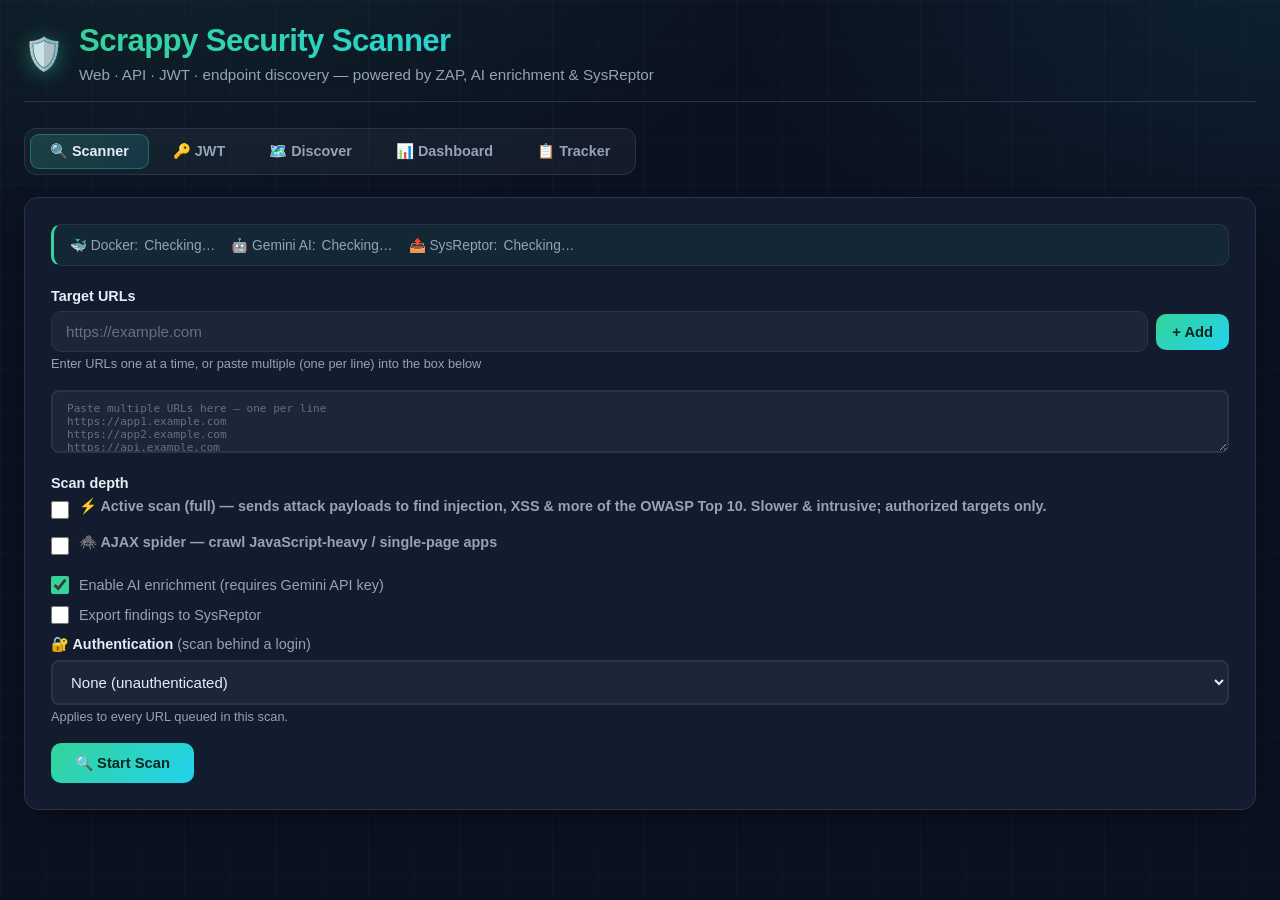
==== commit 10d8f145: "feat(scan): add active-scan mode (ZAP active scanner + AJAX spider) - generalize the Automation Fram" ====
--- a/templates/index.html
+++ b/templates/index.html
@@ -459,6 +459,22 @@
                     </label>
                     <div id="urlQueueList" style="max-height:120px;overflow-y:auto;background:var(--bg);border-radius:6px;padding:8px"></div>
                 </div>
+                <div class="form-group">
+                    <label>Scan depth</label>
+                    <div class="checkbox-group">
+                        <input type="checkbox" id="activeScan" onchange="onActiveScanChange()">
+                        <label for="activeScan">⚡ Active scan (full) — sends attack payloads to find injection, XSS &amp; more of the OWASP Top 10. Slower &amp; intrusive; authorized targets only.</label>
+                    </div>
+                    <div class="checkbox-group">
+                        <input type="checkbox" id="ajaxSpider">
+                        <label for="ajaxSpider">🕷️ AJAX spider — crawl JavaScript-heavy / single-page apps</label>
+                    </div>
+                    <div id="activeOpts" style="display:none;margin-top:4px">
+                        <label for="activeMinutes" style="font-size:.85rem">Max active-scan time (minutes)</label>
+                        <input type="text" id="activeMinutes" value="20" inputmode="numeric" style="max-width:130px">
+                        <span class="field-hint">Tip: run with authentication below for the richest results behind a login.</span>
+                    </div>
+                </div>
                 <div class="checkbox-group">
                     <input type="checkbox" id="useAI" checked>
                     <label for="useAI">Enable AI enrichment (requires Gemini API key)</label>
@@ -796,6 +812,11 @@
     ).join('');
 }
 
+function onActiveScanChange() {
+    document.getElementById('activeOpts').style.display =
+        document.getElementById('activeScan').checked ? 'block' : 'none';
+}
+
 function onAuthTypeChange() {
     const t = document.getElementById('authType').value;
     document.getElementById('authBearerGroup').style.display   = t === 'bearer'   ? 'block' : 'none';
@@ -865,8 +886,13 @@
     const auth = collectAuth();
     if (!validateAuth(auth)) return;
 
+    const active = document.getElementById('activeScan').checked;
+    const ajax = document.getElementById('ajaxSpider').checked;
+    const activeMinutes = parseInt(document.getElementById('activeMinutes').value, 10) || 20;
+
     for (const url of urls) {
-        const payload = { url, use_ai: useAi, export_to_sysreptor: exportReptor, project_name: projectName, auth };
+        const payload = { url, use_ai: useAi, export_to_sysreptor: exportReptor, project_name: projectName,
+                          auth, active, ajax, active_minutes: activeMinutes };
         try {
             const kickoff = await fetch('/api/scan', { method:'POST', headers:{'Content-Type':'application/json'}, body:JSON.stringify(payload) });
             if (!kickoff.ok) {
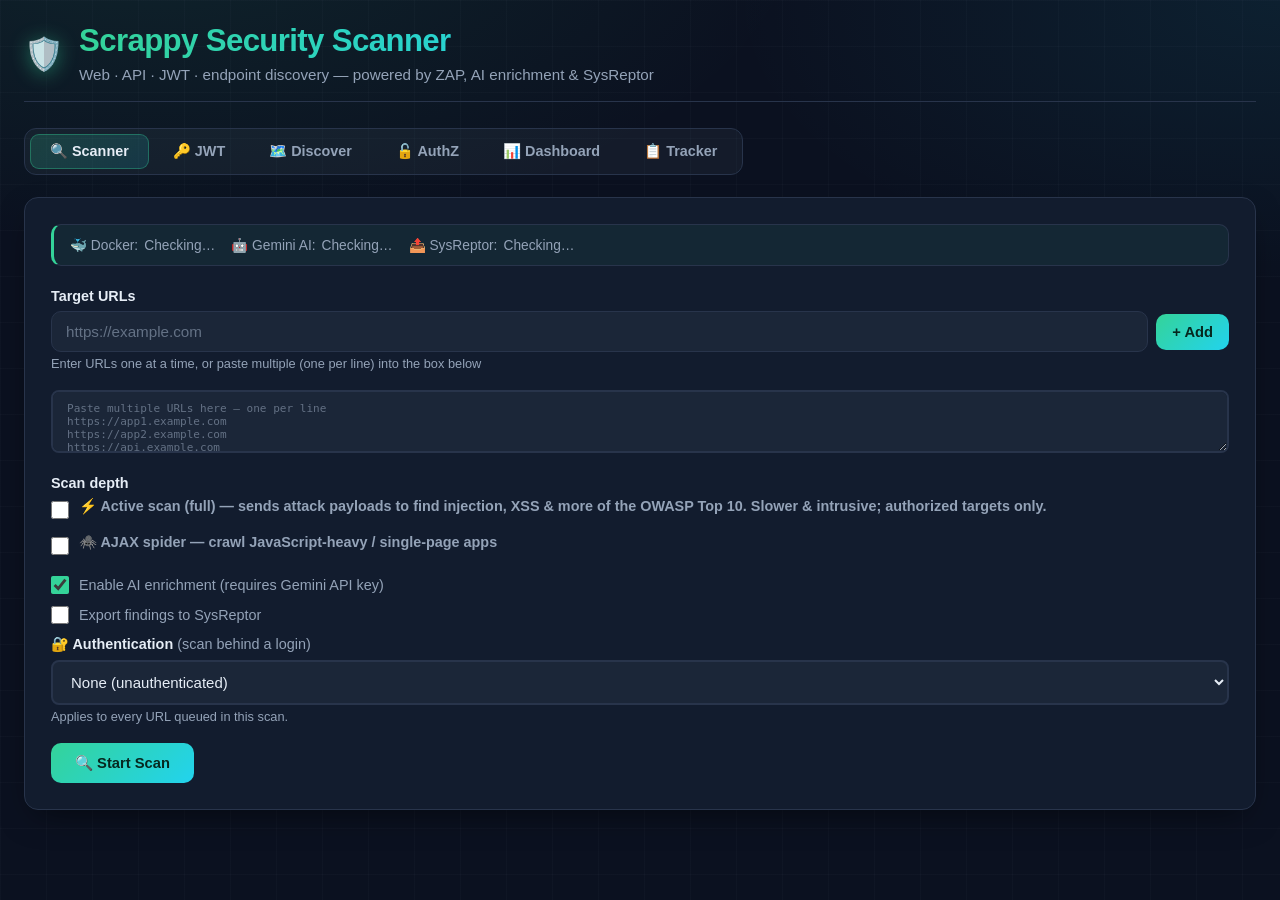
==== commit 04b8bee6: "feat: authorization testing module (BOLA/IDOR, privilege escalation) - scanners/authz.py: multi-iden" ====
--- a/templates/index.html
+++ b/templates/index.html
@@ -423,6 +423,7 @@
         <button class="tab-btn active" onclick="switchTab('scanner', this)">🔍 Scanner</button>
         <button class="tab-btn"        onclick="switchTab('jwt', this)">🔑 JWT</button>
         <button class="tab-btn"        onclick="switchTab('discover', this)">🗺️ Discover</button>
+        <button class="tab-btn"        onclick="switchTab('authz', this)">🔓 AuthZ</button>
         <button class="tab-btn"        onclick="switchTab('dashboard', this)">📊 Dashboard</button>
         <button class="tab-btn"        onclick="switchTab('tracker', this)">📋 Tracker</button>
     </div>
@@ -740,6 +741,53 @@
         </div>
     </div><!-- /tab-discover -->
 
+    <!-- ================================================================ -->
+    <!-- AUTHZ TAB                                                         -->
+    <!-- ================================================================ -->
+    <div id="tab-authz" class="tab-panel">
+        <div class="card">
+            <div class="card-title">🔓 Authorization Testing (BOLA / IDOR · privilege escalation)</div>
+            <div class="config-bar" style="border-left-color:var(--amber)">
+                <div class="config-item">⚠ Replays each request as every identity (GET only). Authorized targets only. Findings are candidates — verify manually.</div>
+            </div>
+            <form id="authzForm">
+                <div class="form-group">
+                    <label for="authzUrls">Target URLs <span style="font-weight:400;color:var(--muted)">(one per line — paste from the Discover tab's inventory)</span></label>
+                    <textarea id="authzUrls" rows="4" placeholder="https://app.example.com/api/account/101&#10;https://app.example.com/admin/users&#10;https://app.example.com/api/orders"
+                        style="width:100%;padding:10px 14px;border:2px solid var(--border);border-radius:8px;font-family:monospace;font-size:.82em;resize:vertical"></textarea>
+                </div>
+
+                <div class="form-group">
+                    <label>Identities <span style="font-weight:400;color:var(--muted)">(add two or more; an anonymous identity is always included)</span></label>
+                    <div id="identityList"></div>
+                    <button type="button" class="btn btn-primary" style="font-size:.82em;padding:7px 14px;margin-top:4px" onclick="addIdentity()">+ Add identity</button>
+                </div>
+
+                <button type="submit" id="authzBtn" class="btn btn-primary">🔎 Run authorization matrix</button>
+            </form>
+            <div id="authzStatus" class="status-bar"></div>
+        </div>
+
+        <div id="authzResults" style="display:none">
+            <div class="card">
+                <div class="card-title">📊 Results</div>
+                <div id="authzSummary" class="summary-grid"></div>
+                <div id="authzDownloadBar" class="download-bar" style="display:none">
+                    <p>Access matrix</p>
+                    <div id="authzDownloadButtons"></div>
+                </div>
+            </div>
+            <div class="card">
+                <div class="card-title">🔎 Findings</div>
+                <div id="authzFindingsList"></div>
+            </div>
+            <div class="card">
+                <div class="card-title">🧮 Access Matrix</div>
+                <div id="authzMatrix" style="max-height:440px;overflow:auto"></div>
+            </div>
+        </div>
+    </div><!-- /tab-authz -->
+
 </div><!-- /container -->
 
 <script>
@@ -1510,6 +1558,174 @@
 }
 
 // ─────────────────────────────────────────────────────────────────────────────
+// Authorization testing (BOLA / IDOR / privilege escalation)
+// ─────────────────────────────────────────────────────────────────────────────
+let identitySeq = 0;
+
+function addIdentity(preset) {
+    preset = preset || {};
+    const id = ++identitySeq;
+    const wrap = document.createElement('div');
+    wrap.className = 'finding-item';
+    wrap.style.marginBottom = '10px';
+    wrap.id = 'ident-' + id;
+    wrap.innerHTML = `
+        <div style="display:flex;gap:8px;align-items:center;flex-wrap:wrap">
+            <input type="text" placeholder="name (e.g. userA)" value="${x(preset.name||'')}" data-f="name" style="flex:1;min-width:120px">
+            <select data-f="role" style="width:140px">
+                <option value="user">user</option>
+                <option value="admin">admin</option>
+                <option value="anonymous">anonymous</option>
+                <option value="other">other</option>
+            </select>
+            <select data-f="authkind" style="width:130px" onchange="onIdentAuthKind(${id})">
+                <option value="bearer">Bearer token</option>
+                <option value="cookie">Cookie</option>
+                <option value="none">No creds</option>
+            </select>
+            <button type="button" class="btn btn-danger" onclick="document.getElementById('ident-${id}').remove()">✕</button>
+        </div>
+        <input type="password" placeholder="token / cookie value" data-f="secret" autocomplete="off" style="width:100%;margin-top:8px" id="identSecret-${id}">
+        <textarea rows="2" placeholder="owned object URLs (optional, one per line) — enables precise BOLA cross-checks" data-f="owned"
+            style="width:100%;margin-top:8px;padding:8px 12px;border:1px solid var(--border);border-radius:8px;font-family:var(--mono);font-size:.78rem;resize:vertical"></textarea>
+    `;
+    document.getElementById('identityList').appendChild(wrap);
+    const roleSel = wrap.querySelector('[data-f="role"]');
+    if (preset.role) roleSel.value = preset.role;
+}
+
+function onIdentAuthKind(id) {
+    const wrap = document.getElementById('ident-' + id);
+    const kind = wrap.querySelector('[data-f="authkind"]').value;
+    const secret = document.getElementById('identSecret-' + id);
+    secret.style.display = kind === 'none' ? 'none' : 'block';
+    secret.placeholder = kind === 'cookie' ? 'Cookie header (session=...; ...)' : 'Bearer token';
+}
+
+function collectIdentities() {
+    const out = [];
+    document.querySelectorAll('#identityList .finding-item').forEach(w => {
+        const name = w.querySelector('[data-f="name"]').value.trim();
+        if (!name) return;
+        const role = w.querySelector('[data-f="role"]').value;
+        const kind = w.querySelector('[data-f="authkind"]').value;
+        const secret = w.querySelector('[data-f="secret"]').value.trim();
+        const owned = w.querySelector('[data-f="owned"]').value;
+        const ident = { name, role, owned };
+        if (kind === 'bearer' && secret) ident.token = secret;
+        if (kind === 'cookie' && secret) ident.cookie = secret;
+        out.push(ident);
+    });
+    return out;
+}
+
+document.getElementById('authzForm').addEventListener('submit', async function(e) {
+    e.preventDefault();
+    const urls = document.getElementById('authzUrls').value.split('\n').map(s => s.trim()).filter(Boolean);
+    if (!urls.length) { alert('Enter at least one target URL.'); return; }
+    const identities = collectIdentities();
+    if (!identities.length) { alert('Add at least one identity (besides anonymous).'); return; }
+
+    const btn = document.getElementById('authzBtn');
+    const status = document.getElementById('authzStatus');
+    btn.disabled = true;
+    status.className = 'status-bar active';
+    status.innerHTML = '<div class="spinner"></div> Running authorization matrix…';
+
+    try {
+        const res = await fetch('/api/authz', {
+            method: 'POST', headers: {'Content-Type': 'application/json'},
+            body: JSON.stringify({ urls, identities })
+        });
+        const data = await res.json();
+        if (!res.ok) { status.className = 'status-bar active error'; status.textContent = data.error || 'Failed to start'; btn.disabled = false; return; }
+        pollAuthz(data.job_id, btn, status);
+    } catch (err) {
+        status.className = 'status-bar active error'; status.textContent = 'Network error: ' + err.message; btn.disabled = false;
+    }
+});
+
+function pollAuthz(jobId, btn, status) {
+    const poll = async () => {
+        try {
+            const job = await fetch(`/api/scan/status/${jobId}`).then(r => r.json());
+            if (job.status === 'running') {
+                status.innerHTML = `<div class="spinner"></div> ${x(job.message || 'Working…')}`;
+                setTimeout(poll, 2500); return;
+            }
+            btn.disabled = false;
+            if (job.status === 'error') { status.className = 'status-bar active error'; status.textContent = job.message || 'Failed'; return; }
+            status.className = 'status-bar active success';
+            status.textContent = `Done — ${job.result.findings_count} finding(s).`;
+            showAuthzResults(job.result);
+        } catch (e) { setTimeout(poll, 4000); }
+    };
+    poll();
+}
+
+function showAuthzResults(result) {
+    const findings = result.findings || [];
+    const c = {high:0, medium:0, low:0, info:0};
+    findings.forEach(f => { c[f.data.severity||'info'] = (c[f.data.severity||'info']||0)+1; });
+    document.getElementById('authzSummary').innerHTML = `
+        <div class="stat-card stat-red">  <div class="val">${c.high}</div>  <div class="lbl">High</div></div>
+        <div class="stat-card stat-amber"><div class="val">${c.medium}</div><div class="lbl">Medium</div></div>
+        <div class="stat-card stat-blue"> <div class="val">${c.low}</div>   <div class="lbl">Low</div></div>
+        <div class="stat-card stat-teal"> <div class="val">${c.info}</div>  <div class="lbl">Info</div></div>
+    `;
+
+    if (result.scan_files && result.scan_files.matrix) {
+        const rel = result.scan_files.matrix.split('scans/').pop();
+        const href = rel.split('/').map(encodeURIComponent).join('/');
+        document.getElementById('authzDownloadButtons').innerHTML = `<a href="/api/download/${href}" target="_blank">📄 authz-matrix.json</a>`;
+        document.getElementById('authzDownloadBar').style.display = 'block';
+    }
+
+    document.getElementById('authzFindingsList').innerHTML = findings.map((f, i) => {
+        const d = f.data, sev = d.severity || 'info';
+        const aff = d.affected_components || [], refs = d.references || [];
+        return `
+        <div class="finding-item">
+            <div class="finding-header">
+                <span class="sev-badge sev-${sev}">${sev}</span>
+                <div class="finding-title">${x(d.title||'Untitled')}</div>
+                <button class="toggle-btn" onclick="toggleBody('azfb${i}',this)">▼ Expand</button>
+            </div>
+            <div id="azfb${i}" class="finding-body">
+                ${d.description ? `<div class="finding-section"><h4>Description</h4><p>${x(d.description)}</p></div>` : ''}
+                ${d.recommendation ? `<div class="finding-section"><h4>Recommendation</h4><p>${x(d.recommendation)}</p></div>` : ''}
+                ${aff.length ? `<div class="finding-section"><h4>Evidence</h4><ul class="affected-list">${aff.map(a=>`<li>${x(a)}</li>`).join('')}</ul></div>` : ''}
+                ${refs.length ? `<div class="finding-section"><h4>References</h4><ul class="affected-list">${refs.map(r=>`<li>${x(r)}</li>`).join('')}</ul></div>` : ''}
+            </div>
+        </div>`;
+    }).join('') || '<p style="color:var(--muted);padding:20px">No findings.</p>';
+
+    const matrix = result.matrix || [];
+    const idents = matrix.length ? Object.keys(matrix[0].cells) : [];
+    document.getElementById('authzMatrix').innerHTML = `
+        <table class="url-table">
+            <thead><tr><th>Method</th><th>URL</th>${idents.map(n => `<th>${x(n)}</th>`).join('')}</tr></thead>
+            <tbody>${matrix.map(row => `
+                <tr>
+                    <td><span class="scan-count">${x(row.method)}</span></td>
+                    <td class="url-cell">${x(row.url)}</td>
+                    ${idents.map(n => {
+                        const code = row.cells[n];
+                        const ok = typeof code === 'number' && code >= 200 && code < 300;
+                        const color = ok ? 'var(--green)' : (code === 401 || code === 403 ? 'var(--muted)' : 'var(--amber)');
+                        return `<td style="font-weight:700;color:${color}">${x(String(code))}</td>`;
+                    }).join('')}
+                </tr>`).join('')}</tbody>
+        </table>`;
+
+    document.getElementById('authzResults').style.display = 'block';
+}
+
+// seed two identity rows
+addIdentity({ name: 'userA', role: 'user' });
+addIdentity({ name: 'userB', role: 'user' });
+
+// ─────────────────────────────────────────────────────────────────────────────
 // Init
 // ─────────────────────────────────────────────────────────────────────────────
 loadConfig();
